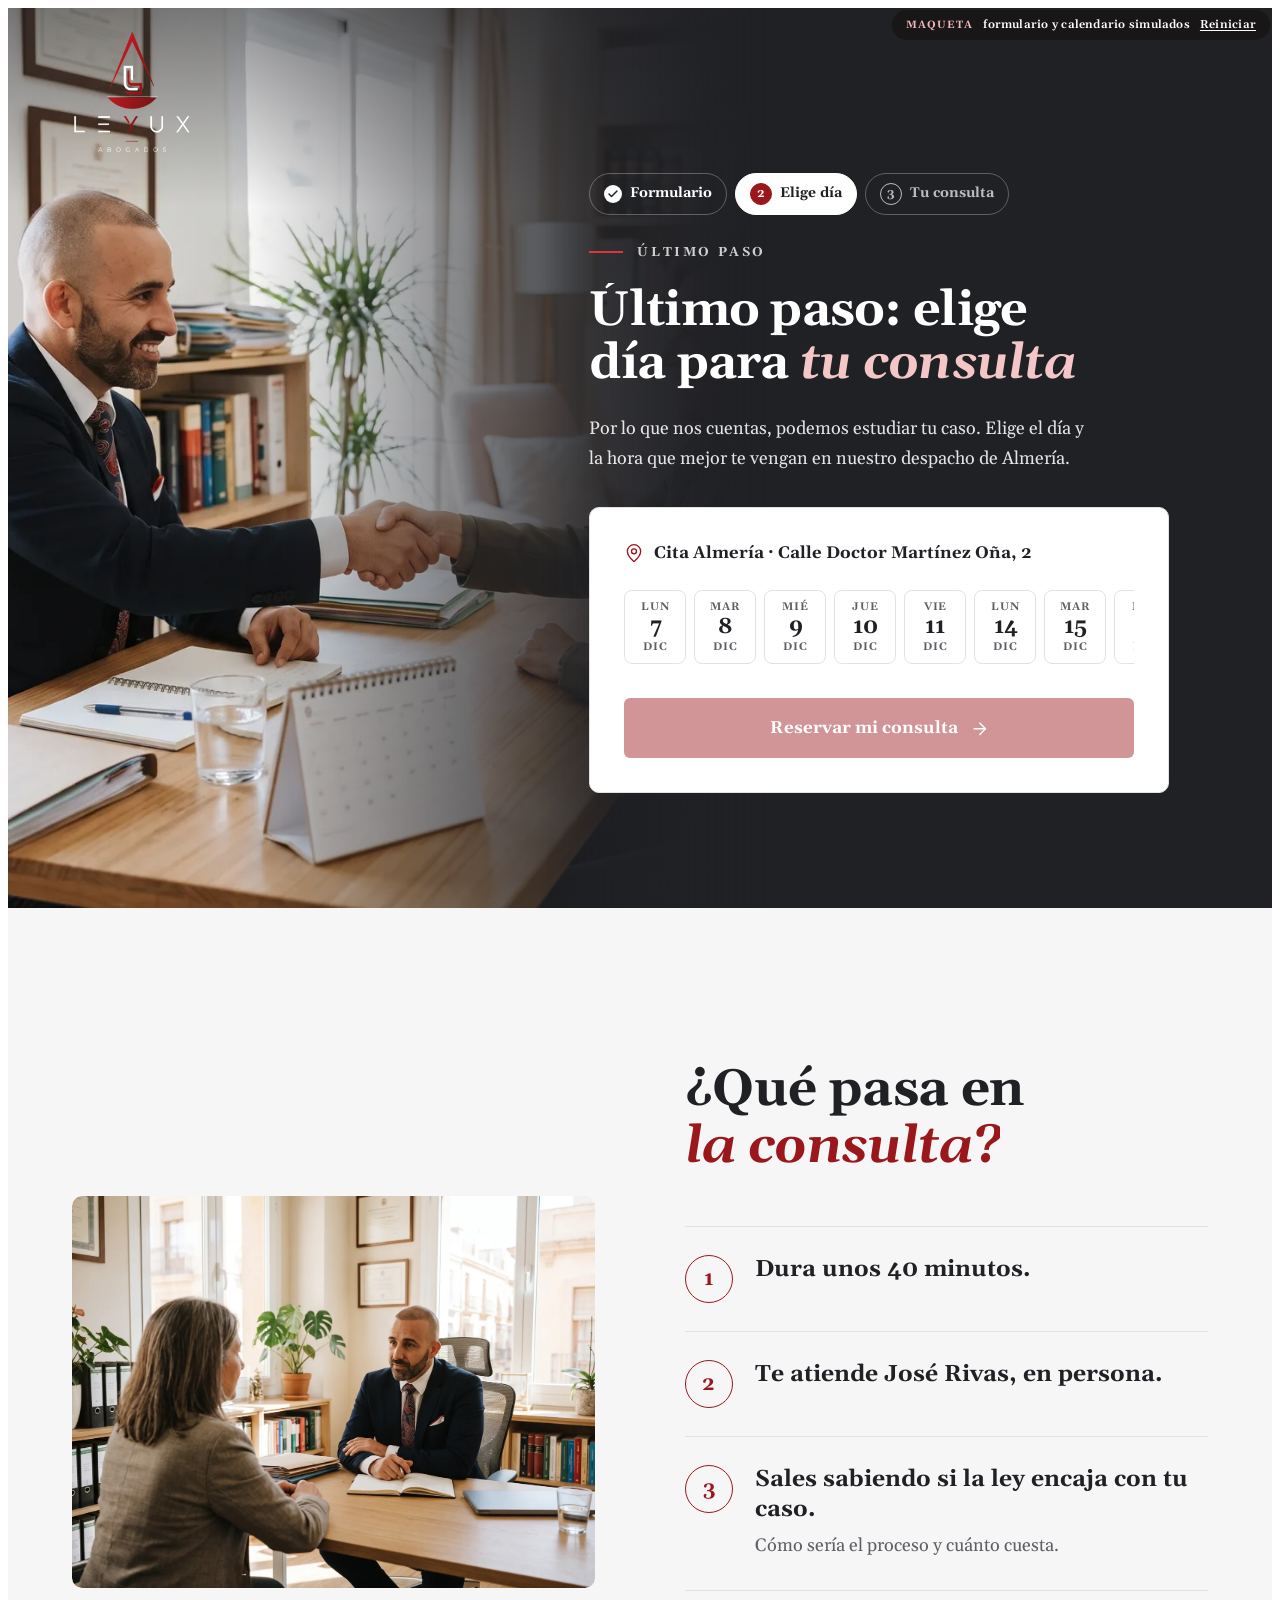
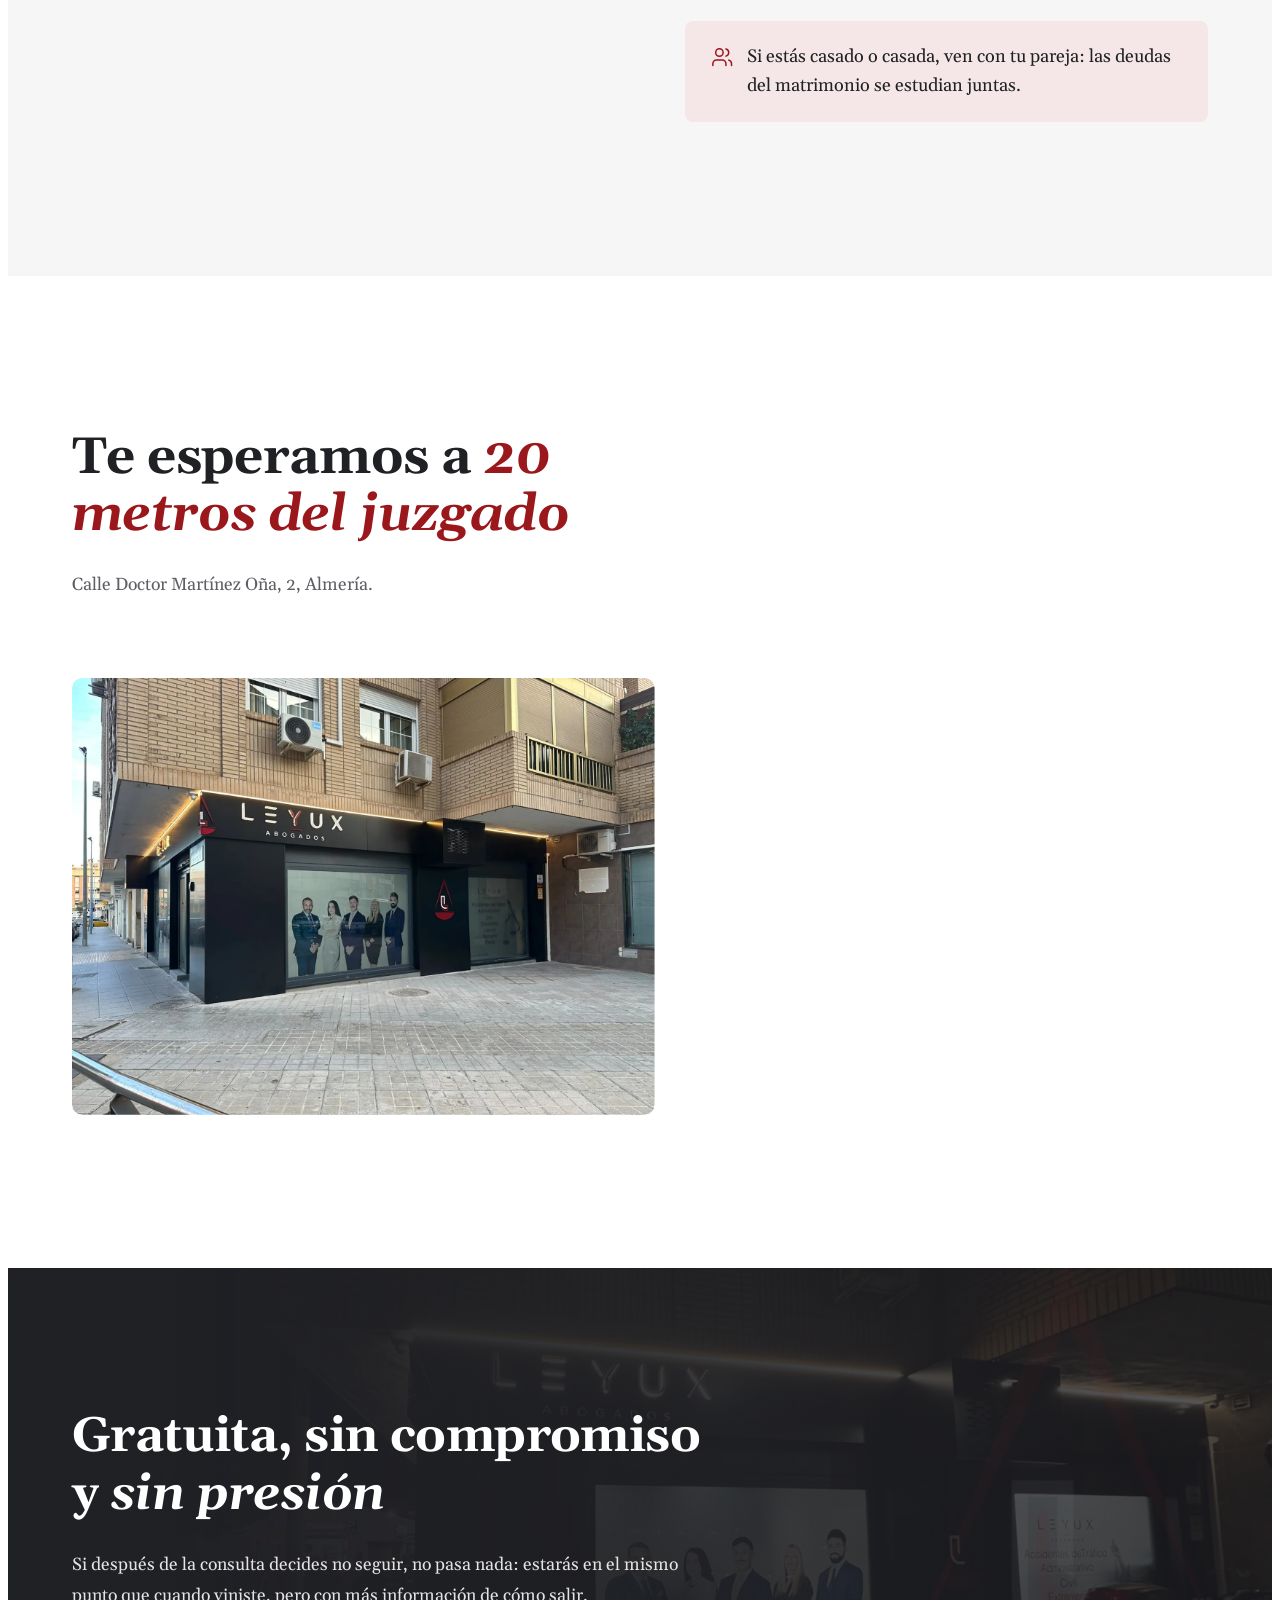
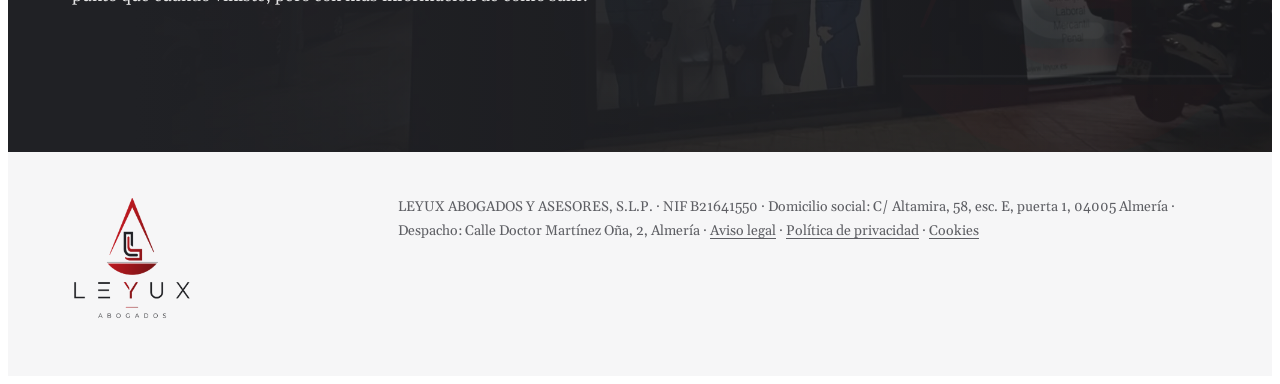
==== cita.html @ 2e95078e "Maqueta de revisión Leyux (embudo Segunda Oportunidad)" ====
<!doctype html>
<html lang="es">
<head>
<meta charset="utf-8">
<meta name="viewport" content="width=device-width, initial-scale=1">
<title>Elige día para tu consulta · Leyux Abogados</title>
<meta name="robots" content="noindex, nofollow">
<link rel="icon" href="img/favicon-180.png">
<link rel="preconnect" href="https://fonts.googleapis.com">
<link rel="preconnect" href="https://fonts.gstatic.com" crossorigin>
<link href="https://fonts.googleapis.com/css2?family=Gelasio:ital,wght@0,400;0,700;1,400;1,700&display=swap" rel="stylesheet">
<link rel="stylesheet" href="css/styles.css?v=1795628124">
</head>
<body>
<div class="lyx" id="lyx" data-sede="Almería">

<!-- ═════════ 1 · HERO CON CALENDARIO ═════════ -->
<section class="pg2">
  <header class="pg2__top"><img class="logo" src="img/logo-negativo.png" alt="Leyux Abogados" width="120" height="124"></header>
  <div class="pg2__media" aria-hidden="true"><img src="img/cita-jose.webp" alt="" fetchpriority="high"><div class="pg2__shade"></div></div>
  <div class="pg2__in">
    <div class="pg2__col">
      <ol class="stepper" data-hero aria-label="Tu progreso"><li class="is-done"><svg viewBox="0 0 24 24" aria-hidden="true"><path d="M20 6 9 17l-5-5" /></svg>Formulario</li><li class="is-now"><span>2</span>Elige día</li><li><span>3</span>Tu consulta</li></ol>
      <p class="eyebrow" data-hero>Último paso</p>
      <h1 data-split data-hero>Último paso: elige día para <em>tu consulta</em></h1>
      <p class="pg2__lead" data-hero>Por lo que nos cuentas, podemos estudiar tu caso. Elige el día y la hora que mejor te vengan en nuestro despacho de Almería.</p>
      <div class="pg2__cal" data-hero>
        <div class="card cal ghl-slot" data-slot="calendario-almeria">
          <p class="cal__eyebrow"><svg viewBox="0 0 24 24" aria-hidden="true"><path d="M20 10c0 4.993-5.539 10.193-7.399 11.799a1 1 0 0 1-1.202 0C9.539 20.193 4 14.993 4 10a8 8 0 0 1 16 0" />
  <circle cx="12" cy="10" r="3" /></svg>Cita Almería · Calle Doctor Martínez Oña, 2</p>
          <!--GHL-SLOT calendario-almeria-->
          <div class="cal__fake" aria-hidden="true"><i></i><i></i><i></i><i></i><i></i><i></i><i></i><i></i><i></i><i></i><i></i><i></i><i></i><i></i></div>
          <span class="btn btn--solid btn--block">Reservar mi consulta <svg viewBox="0 0 24 24" aria-hidden="true"><path d="M5 12h14" />
  <path d="m12 5 7 7-7 7" /></svg></span>
          <!--/GHL-SLOT-->
        </div>
      </div>
    </div>
  </div>
</section>

<!-- ═════════ 2 · QUÉ PASA EN LA CONSULTA ═════════ -->
<section class="section section--soft">
  <div class="wrap pgs">
    <figure class="pgs__fig" data-reveal-img><img src="img/consulta.webp" alt="José Rivas atiende a un cliente en el despacho" loading="lazy"></figure>
    <div class="pgs__txt">
      <h2 data-split class="display">¿Qué pasa en <em>la consulta?</em></h2>
      <ol class="bigsteps" data-stagger>
        <li><span class="n">1</span><div><h4>Dura unos 40 minutos.</h4></div></li>
        <li><span class="n">2</span><div><h4>Te atiende José Rivas, en persona.</h4></div></li>
        <li><span class="n">3</span><div><h4>Sales sabiendo si la ley encaja con tu caso.</h4><p>Cómo sería el proceso y cuánto cuesta.</p></div></li>
      </ol>
      <p class="callout reveal"><svg viewBox="0 0 24 24" aria-hidden="true"><path d="M16 21v-2a4 4 0 0 0-4-4H6a4 4 0 0 0-4 4v2" />
  <circle cx="9" cy="7" r="4" />
  <path d="M22 21v-2a4 4 0 0 0-3-3.87" />
  <path d="M16 3.13a4 4 0 0 1 0 7.75" /></svg><span>Si estás casado o casada, ven con tu pareja: las deudas del matrimonio se estudian juntas.</span></p>
    </div>
  </div>
</section>

<!-- ═════════ 3 · DESPACHO ═════════ -->
<section class="section">
  <div class="wrap">
    <div class="section__head">
      <h2 data-split class="display">Te esperamos a <em>20 metros del juzgado</em></h2>
      <p class="lead reveal">Calle Doctor Martínez Oña, 2, Almería.</p>
    </div>
    <div class="where">
      <figure class="where__fig" data-reveal-img><img src="img/fachada-dia.webp" alt="Fachada del despacho de Leyux Abogados" loading="lazy"></figure>
      <iframe title="Mapa del despacho de Leyux Abogados" src="https://maps.google.com/maps?q=Calle%20Doctor%20Mart%C3%ADnez%20O%C3%B1a%202%2C%20Almer%C3%ADa&output=embed" loading="lazy" allowfullscreen></iframe>
    </div>
  </div>
</section>

<!-- ═════════ 4 · TRANQUILIDAD ═════════ -->
<section class="calm">
  <img class="calm__bg" src="img/fachada-noche.webp" alt="" aria-hidden="true" loading="lazy" data-parallax>
  <img class="calm__mark" src="img/simbolo-negativo.png" alt="" aria-hidden="true">
  <div class="wrap">
    <h2 class="calm__big" data-split>Gratuita, sin compromiso y <em>sin presión</em></h2>
    <p class="lead reveal">Si después de la consulta decides no seguir, no pasa nada: estarás en el mismo punto que cuando viniste, pero con más información de cómo salir.</p>
  </div>
</section>

<footer class="foot">
  <div class="wrap foot__in">
    <img class="logo logo--sm" src="img/logo-principal.png" alt="Leyux Abogados" width="120" height="124">
    <p>LEYUX ABOGADOS Y ASESORES, S.L.P. · NIF B21641550 · Domicilio social: C/ Altamira, 58, esc. E, puerta 1, 04005 Almería · Despacho: Calle Doctor Martínez Oña, 2, Almería · <a href="https://leyux.es/aviso-legal/">Aviso legal</a> · <a href="https://leyux.es/politica-de-privacidad/">Política de privacidad</a> · <a href="https://leyux.es/politica-de-cookies/">Cookies</a></p>
  </div>
</footer>

</div>
<script src="js/main.js?v=1795628124" defer></script>
<script src="js/demo.js?v=1795628124" defer></script>
</body>
</html>
---- css/styles.css ----
/* ═══════════════════════════════════════════════
   Leyux Abogados · Embudo Segunda Oportunidad
   Editorial, serio, aireado. Georgia (Gelasio de respaldo).
   Todo bajo .lyx para convivir con GHL.
   ═══════════════════════════════════════════════ */
.lyx {
  --red: #9A171C; --red-dark: #7A1216; --red-soft: #F5E7E8;
  --ink: #202125; --muted: #5E5F64; --surface: #F6F6F7; --line: #E2E2E5; --white: #fff;
  --font: Georgia, "Gelasio", "Times New Roman", serif;
  --gutter: clamp(22px, 5vw, 64px); --maxw: 1200px; --r: 8px;
  --ease: cubic-bezier(.22, .61, .36, 1);
  font-family: var(--font); font-size: 18px; line-height: 1.7; color: var(--ink); background: var(--white);
  -webkit-font-smoothing: antialiased; -webkit-text-size-adjust: 100%; overflow-x: clip;
}
.lyx *, .lyx *::before, .lyx *::after { box-sizing: border-box; }
.lyx img { display: block; max-width: 100%; height: auto; }
.lyx h1, .lyx h2, .lyx h3, .lyx h4, .lyx p, .lyx ol, .lyx ul, .lyx dl, .lyx dd, .lyx figure, .lyx blockquote { margin: 0; padding: 0; }
.lyx ol, .lyx ul { list-style: none; }
.lyx a { color: inherit; }
.lyx button { font: inherit; color: inherit; cursor: pointer; }
.lyx svg { width: 1em; height: 1em; flex: none; fill: none; stroke: currentColor; stroke-width: 1.6; stroke-linecap: round; stroke-linejoin: round; }
.lyx :focus-visible { outline: 2px solid var(--red); outline-offset: 3px; }
html { scroll-behavior: smooth; }

.lyx .wrap { width: 100%; max-width: calc(var(--maxw) + var(--gutter) * 2); margin-inline: auto; padding-inline: var(--gutter); }
.lyx .wrap--narrow { max-width: calc(820px + var(--gutter) * 2); }
.lyx .center { text-align: center; margin-top: clamp(48px, 6vw, 80px); }

/* ── Tipografía ── */
.lyx .eyebrow { font-size: 13px; font-weight: 700; letter-spacing: .2em; text-transform: uppercase; color: var(--red); margin-bottom: 22px; }
.lyx .display { font-weight: 700; font-size: clamp(2rem, 4vw, 3.4rem); line-height: 1.12; letter-spacing: -.012em; text-wrap: balance; }
.lyx .display em, .lyx h1 em, .lyx .bleed__big em { font-style: italic; color: var(--red); }
.lyx .display--light { color: #fff; }
.lyx .display--light em { color: #fff; }
.lyx .lead { font-size: clamp(1.1rem, 1.35vw, 1.25rem); line-height: 1.75; color: var(--muted); max-width: 60ch; }
.lyx .lead--center { margin: 26px auto 0; text-align: center; }
.lyx .lead--light { color: rgba(255, 255, 255, .88); margin-top: 26px; }
.lyx .kicker { font-size: 13px; font-weight: 700; letter-spacing: .2em; text-transform: uppercase; color: var(--red); margin-bottom: 36px; }

/* ── Botones (esquinas de 6 px, como el manual) ── */
.lyx .btn { display: inline-flex; align-items: center; justify-content: center; gap: 12px; min-height: 60px; padding: 0 34px; border-radius: 6px; font-weight: 700; font-size: 17px; text-decoration: none; text-align: center; line-height: 1.25; border: 1.5px solid transparent; transition: background .25s var(--ease), color .25s var(--ease), border-color .25s var(--ease); }
.lyx .btn svg { width: 1.15em; height: 1.15em; transition: transform .25s var(--ease); }
.lyx .btn--solid { background: var(--red); color: #fff; }
.lyx .btn--solid:hover { background: var(--red-dark); }
.lyx .btn--line { background: #fff; color: var(--red); border-color: var(--red); }
.lyx .btn--line:hover { background: var(--red-soft); }
.lyx .btn:hover svg { transform: translateX(4px); }
.lyx .btn--block { width: 100%; }
.lyx span.btn { cursor: default; }

/* ── Secciones ── */
.lyx .section { padding: clamp(88px, 12vw, 170px) 0; }
.lyx .section--soft { background: var(--surface); }
.lyx .section__head { max-width: 860px; margin-bottom: clamp(44px, 6vw, 84px); }
.lyx .section__head--center { margin-inline: auto; text-align: center; }
.lyx .section__head .lead { margin-top: 26px; }

/* ── HERO (imagen/vídeo a sangre, sin recortes) ── */
.lyx .hero { position: relative; isolation: isolate; background: var(--ink); color: #fff; overflow: hidden; }
.lyx .hero__media { position: relative; height: min(76vw, 440px); }
.lyx .hero__vid, .lyx .hero__img { position: absolute; inset: 0; width: 100%; height: 100%; object-fit: cover; object-position: 38% 50%; }
.lyx .hero__img { transform: scale(1.06); transition: transform 2.8s var(--ease); }
.is-loaded .hero__img { transform: none; }
.lyx .hero__vid { opacity: 0; transition: opacity 1.2s var(--ease); }
.lyx .hero__vid.is-on { opacity: 1; }
.lyx .hero__shade { position: absolute; inset: 0; background: linear-gradient(180deg, rgba(32,33,37,.55) 0%, rgba(32,33,37,0) 28%, rgba(32,33,37,0) 52%, var(--ink) 100%); }
.lyx .hero__top { position: absolute; top: 0; left: 0; right: 0; z-index: 3; padding-top: clamp(22px, 2.6vw, 36px); }
.lyx .logo { width: 104px; height: auto; }
.lyx .logo--sm { width: 120px; }
.lyx .hero__grid { position: relative; z-index: 2; display: grid; gap: 26px; padding-top: 0; padding-bottom: clamp(48px, 7vw, 80px); margin-top: -64px; }
.lyx .hero .eyebrow { color: rgba(255,255,255,.78); }
.lyx .hero .eyebrow::before { content: ""; display: inline-block; width: 34px; height: 2px; background: #D9373D; vertical-align: middle; margin-right: 14px; }
.lyx .hero h1 { font-weight: 700; font-size: clamp(2.3rem, 4.4vw, 3.8rem); line-height: 1.08; letter-spacing: -.02em; max-width: 16ch; text-wrap: balance; color: #fff; }
.lyx .hero h1 em { color: #F4C6C8; }
.lyx .hero__lead { margin-top: 24px; font-size: clamp(1.1rem, 1.4vw, 1.25rem); line-height: 1.7; color: rgba(255,255,255,.88); max-width: 42ch; }
.lyx .chips { display: flex; flex-wrap: wrap; gap: 10px; margin-top: 4px; }
.lyx .chips li { display: inline-flex; align-items: center; gap: 9px; border: 1px solid rgba(255,255,255,.3); background: rgba(32,33,37,.55); backdrop-filter: blur(6px); -webkit-backdrop-filter: blur(6px); color: #fff; font-weight: 700; font-size: 14.5px; padding: 10px 16px; border-radius: 6px; }
.lyx .chips svg { color: #F4C6C8; }

/* Tarjeta de formulario (marcador de GHL) */
.lyx .card { background: #fff; border: 1px solid var(--line); border-radius: 10px; padding: clamp(24px, 2.6vw, 34px); max-width: 520px; }
.lyx .card__title { font-weight: 700; font-size: 1.2rem; line-height: 1.3; }
.lyx .card__sub { font-size: .95rem; color: var(--muted); margin-top: 4px; }
.lyx .card__q { font-size: 13px; font-weight: 700; letter-spacing: .08em; text-transform: uppercase; color: var(--red); margin: 18px 0 14px; }
.lyx .progress { height: 4px; background: var(--line); border-radius: 4px; margin-top: 18px; overflow: hidden; }
.lyx .progress i { display: block; width: 14.3%; height: 100%; background: var(--red); border-radius: 4px; }
.lyx .card__fake { display: grid; gap: 10px; margin-bottom: 20px; }
.lyx .card__fake span { height: 52px; border: 1px solid var(--line); border-radius: 8px; background: var(--surface); }
.lyx .card__note { margin-top: 16px; font-size: 14px; line-height: 1.5; color: var(--muted); text-align: center; }
.lyx .final .card__title { margin-bottom: 22px; }

/* ── ¿Te pasa esto? ── */
.lyx .pains { display: grid; gap: 18px; }
.lyx .pain { background: #fff; border: 1px solid var(--line); border-radius: 10px; padding: clamp(28px, 3vw, 44px); display: grid; gap: 22px; align-content: start; }
.lyx .pain .ic { width: 60px; height: 60px; font-size: 28px; }
.lyx .pain p { font-size: clamp(1.15rem, 1.6vw, 1.4rem); line-height: 1.45; font-weight: 700; }
.lyx .pains__close { max-width: 62ch; margin: clamp(44px, 5vw, 72px) auto 0; text-align: center; font-size: clamp(1.2rem, 1.8vw, 1.5rem); line-height: 1.6; }
.lyx .pains__close b { font-weight: 700; }

/* ── Imagen a sangre ── */
.lyx .bleed, .lyx .final { position: relative; isolation: isolate; color: #fff; overflow: hidden; }
.lyx .bleed { min-height: min(88svh, 800px); display: flex; align-items: flex-end; padding: clamp(72px, 10vw, 130px) 0; background: var(--ink); }
.lyx .bleed__img { position: absolute; inset: -6% 0; width: 100%; height: 112%; object-fit: cover; z-index: -2; will-change: transform; }
.lyx .bleed__shade { position: absolute; inset: 0; z-index: -1; background: linear-gradient(0deg, rgba(32, 33, 37, .86) 0%, rgba(32, 33, 37, .5) 55%, rgba(32, 33, 37, .2) 100%); }
.lyx .bleed__big { font-weight: 700; font-size: clamp(1.8rem, 3.6vw, 3.1rem); line-height: 1.2; letter-spacing: -.012em; max-width: 24ch; text-wrap: balance; }
.lyx .bleed__big em { color: #fff; font-style: italic; }
.lyx .bleed__small { margin-top: 26px; max-width: 52ch; font-size: clamp(1.1rem, 1.3vw, 1.25rem); color: rgba(255, 255, 255, .9); }

/* ── Solución ── */
.lyx .split { display: grid; gap: 52px; align-items: center; }
.lyx .split__fig { border-radius: 10px; overflow: hidden; aspect-ratio: 4 / 5; background: #E9EBEE; position: relative; }
.lyx .split__fig img { width: 100%; height: 100%; object-fit: cover; object-position: 50% 12%; }
.lyx .split__fig figcaption { position: absolute; left: 0; right: 0; bottom: 0; padding: 60px 26px 22px; color: #fff; background: linear-gradient(0deg, rgba(32, 33, 37, .82), rgba(32, 33, 37, 0)); font-size: .98rem; line-height: 1.4; }
.lyx .split__fig figcaption b { display: block; font-size: 1.2rem; }
.lyx .reasons { display: grid; gap: 0; border-top: 1px solid var(--line); margin-top: clamp(64px, 8vw, 110px); }
.lyx .reasons li { display: grid; gap: 14px; padding: 36px 0; border-bottom: 1px solid var(--line); align-content: start; }
.lyx .ic { width: 52px; height: 52px; border-radius: 50%; background: var(--red-soft); color: var(--red); display: grid; place-items: center; font-size: 24px; }
.lyx .reasons h4, .lyx .steps h4 { font-weight: 700; font-size: clamp(1.25rem, 1.8vw, 1.5rem); line-height: 1.3; }
.lyx .reasons p, .lyx .steps p { color: var(--muted); font-size: 1.02rem; line-height: 1.7; }

/* Casos reales */
.lyx .cases { background: var(--ink); color: #fff; padding: clamp(72px, 9vw, 130px) 0; }
.lyx .cases .eyebrow { color: rgba(255, 255, 255, .7); }
.lyx .cases__grid { display: grid; gap: 0; margin-top: clamp(36px, 5vw, 64px); border-top: 1px solid rgba(255, 255, 255, .22); }
.lyx .cases__grid > div { padding: 34px 0; border-bottom: 1px solid rgba(255, 255, 255, .22); }
.lyx .cases__n { font-weight: 700; font-size: clamp(2.3rem, 5vw, 4rem); line-height: 1; letter-spacing: -.02em; white-space: nowrap; }
.lyx .cases__t { margin-top: 14px; color: rgba(255, 255, 255, .86); font-size: 1.05rem; line-height: 1.6; max-width: 30ch; }
.lyx .cases__note { margin-top: 34px; font-size: .95rem; color: rgba(255, 255, 255, .7); font-style: italic; max-width: 70ch; }

/* ── Proceso: línea de tiempo que se llena al bajar ── */
.lyx .tl { position: relative; max-width: 1100px; margin-inline: auto; display: grid; gap: clamp(56px, 8vw, 110px); padding-left: 56px; }
.lyx .tl__line { position: absolute; left: 21px; top: 8px; bottom: 8px; width: 2px; background: var(--line); border-radius: 2px; }
.lyx .tl__fill { position: absolute; left: 0; top: 0; width: 100%; height: var(--tlp, 0%); background: var(--red); border-radius: 2px; }
.lyx .tl__i { position: relative; display: grid; gap: 22px; }
.lyx .tl__dot { position: absolute; left: -56px; top: 0; width: 44px; height: 44px; border-radius: 50%; background: #fff; border: 2px solid var(--line); color: var(--muted); display: grid; place-items: center; font-weight: 700; font-size: 1.15rem; z-index: 2; transition: background .5s var(--ease), border-color .5s var(--ease), color .5s var(--ease), transform .5s var(--ease); }
.lyx .tl__i.is-on .tl__dot { background: var(--red); border-color: var(--red); color: #fff; transform: scale(1.1); }
.lyx .tl__fig { border-radius: 10px; overflow: hidden; aspect-ratio: 4 / 3; background: var(--surface); }
.lyx .tl__fig img { width: 100%; height: 100%; object-fit: cover; }
.js .lyx .tl__fig img { transform: scale(1.12); opacity: 0; transition: transform 1.8s var(--ease), opacity 1s var(--ease); }
.js .lyx .tl__i.is-on .tl__fig img { transform: scale(1); opacity: 1; }
.js .lyx .tl__txt { opacity: .35; transform: translateY(14px); transition: opacity .9s var(--ease) .15s, transform .9s var(--ease) .15s; }
.js .lyx .tl__i.is-on .tl__txt { opacity: 1; transform: none; }
.lyx .tl__k { font-size: 13px; font-weight: 700; letter-spacing: .2em; text-transform: uppercase; color: var(--red); margin-bottom: 8px; }
.lyx .tl__txt h4 { font-weight: 700; font-size: clamp(1.4rem, 2.4vw, 2rem); line-height: 1.25; }
.lyx .tl__txt p:last-child { color: var(--muted); font-size: 1.1rem; line-height: 1.7; margin-top: 8px; }

/* ── Precio ── */
.lyx .price { display: grid; gap: 18px; max-width: 1100px; margin-inline: auto; }
.lyx .price__main { background: var(--red-dark); color: #fff; border-radius: 10px; padding: clamp(32px, 4vw, 56px); display: grid; gap: 10px; align-content: center; }
.lyx .price__main dt { font-size: 13px; font-weight: 700; letter-spacing: .2em; text-transform: uppercase; color: rgba(255, 255, 255, .8); }
.lyx .price__main .v { font-weight: 700; font-size: clamp(2.6rem, 6vw, 4.6rem); line-height: 1.05; letter-spacing: -.02em; }
.lyx .price__main .v small { font-size: .42em; font-weight: 400; letter-spacing: 0; }
.lyx .price__main .cap { color: rgba(255, 255, 255, .88); font-size: 1.05rem; line-height: 1.6; max-width: 38ch; }
.lyx .price__list { display: grid; gap: 0; border-top: 1px solid var(--ink); align-content: start; }
.lyx .price__list > div { padding: 26px 0; border-bottom: 1px solid var(--line); display: grid; gap: 4px; }
.lyx .price__list dt { font-weight: 700; font-size: 13px; letter-spacing: .18em; text-transform: uppercase; color: var(--muted); }
.lyx .price__list .v { font-weight: 700; font-size: clamp(1.5rem, 2.6vw, 2rem); line-height: 1.2; }
.lyx .price__list .cap { color: var(--muted); font-size: 1rem; line-height: 1.6; }
.lyx .price__note { max-width: 1100px; margin: 36px auto 0; font-size: 1.02rem; color: var(--muted); }

/* ── Equipo y despacho ── */
.lyx .team { display: grid; gap: 22px; }
.lyx .person { background: var(--surface); border-radius: 10px; overflow: hidden; display: grid; }
.lyx .person__ph { aspect-ratio: 4 / 5; background: var(--red-soft); overflow: hidden; }
.lyx .person__ph img { width: 100%; height: 100%; object-fit: cover; object-position: 50% 14%; mix-blend-mode: multiply; }
.lyx .person__ph--grey img { mix-blend-mode: normal; }
.lyx .person__txt { padding: 24px 26px 30px; background: #fff; border: 1px solid var(--line); border-top: 0; border-radius: 0 0 10px 10px; }
.lyx .person h3 { font-weight: 700; font-size: 1.5rem; line-height: 1.2; }
.lyx .person p { color: var(--muted); font-size: 1rem; line-height: 1.6; margin-top: 6px; }
.lyx .office { display: grid; gap: 28px; margin-top: clamp(56px, 7vw, 96px); align-items: stretch; }
.lyx .office__fig { border-radius: 10px; overflow: hidden; aspect-ratio: 4 / 3; background: var(--ink); }
.lyx .office__fig img { width: 100%; height: 100%; object-fit: cover; }
.lyx .office__body { display: grid; gap: 22px; align-content: start; }
.lyx .office h3 { font-weight: 700; font-size: clamp(1.5rem, 2.4vw, 2rem); line-height: 1.2; }
.lyx .office__where a { display: inline-flex; align-items: center; gap: 10px; font-weight: 700; font-size: 1.2rem; text-decoration: none; }
.lyx .office__where a svg { color: var(--red); }
.lyx .office__where p { color: var(--muted); margin-top: 6px; }
.lyx .office iframe { width: 100%; height: 280px; border: 0; border-radius: 10px; filter: grayscale(.25); }

/* ── FAQ ── */
.lyx .faq details { border-bottom: 1px solid var(--line); }
.lyx .faq details:first-child { border-top: 1px solid var(--line); }
.lyx .faq summary { list-style: none; display: flex; align-items: center; justify-content: space-between; gap: 24px; padding: 28px 0; font-weight: 700; font-size: clamp(1.15rem, 1.6vw, 1.4rem); line-height: 1.35; cursor: pointer; }
.lyx .faq summary::-webkit-details-marker { display: none; }
.lyx .faq .pm { flex: none; width: 44px; height: 44px; border-radius: 50%; border: 1px solid var(--line); display: grid; place-items: center; background: #fff; color: var(--red); font-size: 20px; transition: transform .35s var(--ease), background .25s, color .25s; }
.lyx .faq details[open] .pm { transform: rotate(45deg); background: var(--red); color: #fff; border-color: var(--red); }
.lyx .faq details p { padding: 0 64px 30px 0; color: var(--muted); line-height: 1.75; max-width: 64ch; }

/* ── Cierre con formulario ── */
.lyx .final { background: var(--ink); padding: clamp(80px, 11vw, 150px) 0; }
.lyx .final__mark { position: absolute; z-index: -1; right: -2%; bottom: -8%; width: clamp(300px, 36vw, 520px); opacity: .07; pointer-events: none; }
.lyx .final__grid { display: grid; gap: 44px; align-items: center; }
.lyx .final .display { max-width: 16ch; }
.lyx .final .lead { max-width: 44ch; }
.lyx .final__form .card { width: 100%; max-width: 520px; color: var(--ink); }

/* ── Pie ── */
.lyx .foot { background: var(--surface); padding: 44px 0 120px; }
.lyx .foot__in { display: flex; flex-direction: column; gap: 20px; align-items: flex-start; }
.lyx .foot p { font-size: 14px; line-height: 1.7; color: var(--muted); max-width: 90ch; }
.lyx .foot a { text-decoration: underline; text-underline-offset: 3px; }
.lyx .foot a:hover { color: var(--red); }

/* ── CTA fijo móvil ── */
.lyx .sticky-cta { position: fixed; left: 14px; right: 14px; bottom: 14px; z-index: 40; display: flex; align-items: center; justify-content: center; gap: 10px; min-height: 60px; border-radius: 6px; background: var(--red); color: #fff; font-weight: 700; font-size: 17px; text-decoration: none; transform: translateY(140%); transition: transform .45s var(--ease), background .25s; box-shadow: 0 8px 30px rgba(0, 0, 0, .18); }
.lyx .sticky-cta.is-on { transform: none; }
.lyx .sticky-cta:hover { background: var(--red-dark); }

/* ── Animaciones ── */
.js .lyx .reveal { opacity: 0; transform: translateY(24px); transition: opacity 1s var(--ease), transform 1s var(--ease); }
.js .lyx .reveal.is-in { opacity: 1; transform: none; }
.js .lyx [data-split]:not(.is-split) { visibility: hidden; }
.lyx [data-split] .w { display: inline-block; overflow: hidden; vertical-align: top; padding: .04em .02em .22em; margin: -.04em -.02em -.22em; }
.lyx [data-split] .w > span { display: inline-block; transform: translateY(105%); transition: transform .95s var(--ease); transition-delay: calc(var(--i, 0) * 45ms); }
.lyx [data-split].is-in .w > span, .is-loaded .hero [data-split] .w > span, .is-loaded .cover [data-split] .w > span { transform: none; }
.js .lyx [data-stagger] > * { opacity: 0; }
.js .lyx [data-stagger].is-in > * { opacity: 1; animation: rise .9s var(--ease) backwards; animation-delay: calc(var(--i, 0) * 110ms); }
@keyframes rise { from { opacity: 0; transform: translateY(24px); } to { opacity: 1; transform: none; } }
.js .lyx [data-reveal-img] { clip-path: inset(6% 5% 6% 5% round 10px); opacity: 0; transition: clip-path 1.4s var(--ease), opacity 1s var(--ease); }
.js .lyx [data-reveal-img].is-in { clip-path: inset(0 round 10px); opacity: 1; }
.js .lyx [data-hero] { opacity: 0; transform: translateY(22px); transition: opacity 1s var(--ease), transform 1s var(--ease); }
.js .is-loaded [data-hero] { opacity: 1; transform: none; }
.is-loaded [data-hero]:nth-child(1) { transition-delay: .1s; } .is-loaded [data-hero]:nth-child(3) { transition-delay: .35s; } .is-loaded [data-hero]:nth-child(4) { transition-delay: .5s; }
.is-loaded .hero__form[data-hero] { transition-delay: .7s; }

@media (prefers-reduced-motion: reduce) {
  html { scroll-behavior: auto; }
  .js .lyx .reveal, .js .lyx [data-hero], .js .lyx [data-stagger] > *, .js .lyx [data-reveal-img] { opacity: 1; transform: none; clip-path: none; animation: none; transition: none; }
  .js .lyx [data-split]:not(.is-split) { visibility: visible; }
  .lyx [data-split] .w > span { transform: none; transition: none; }
  .lyx .hero__img { transform: none; transition: none; }
  .lyx .hero__vid { display: none; }
}

/* ── Escritorio ── */
@media (min-width: 900px) {
  .lyx .hero { min-height: 100svh; display: flex; flex-direction: column; justify-content: center; }
  .lyx .hero__media { position: absolute; inset: 0 0 auto auto; width: 80%; height: 100%; }
  .lyx .hero__vid, .lyx .hero__img { object-position: 36% 50%; }
  .lyx .hero__shade { background: linear-gradient(90deg, var(--ink) 0%, rgba(32,33,37,.9) 16%, rgba(32,33,37,.35) 36%, rgba(32,33,37,0) 52%), linear-gradient(0deg, rgba(32,33,37,.55) 0%, rgba(32,33,37,0) 30%), linear-gradient(180deg, rgba(32,33,37,.5) 0%, rgba(32,33,37,0) 22%); }
  .lyx .hero__grid { grid-template-columns: 540px minmax(0, 1fr); grid-template-areas: "copy ." "form seals"; align-items: start; column-gap: 0; row-gap: 30px; margin-top: 0; padding-top: clamp(140px, 16vh, 170px); padding-bottom: clamp(36px, 5vh, 64px); }
  .lyx .hero__copy { grid-area: copy; }
  .lyx .hero__form { grid-area: form; }
  .lyx .hero .card { max-width: 540px; padding: 24px 28px; }
  .lyx .hero__seals { grid-area: seals; align-self: end; justify-self: end; justify-content: flex-end; margin: 0; }
  .lyx .pains { grid-template-columns: repeat(2, 1fr); gap: 22px; }
  .lyx .bleed { align-items: center; }
  .lyx .bleed__shade { background: linear-gradient(90deg, rgba(32, 33, 37, .88) 0%, rgba(32, 33, 37, .6) 42%, rgba(32, 33, 37, .1) 80%); }
  .lyx .bleed__big { max-width: 18ch; }
  .lyx .bleed__small { max-width: 38ch; }
  .lyx .split { grid-template-columns: minmax(0, 1.05fr) minmax(0, .95fr); gap: clamp(64px, 8vw, 130px); }
  .lyx .reasons { grid-template-columns: repeat(2, 1fr); border-top: 0; gap: clamp(32px, 5vw, 80px); }
  .lyx .reasons li { border-bottom: 0; border-top: 1px solid var(--line); padding: 34px 0 0; }
  .lyx .cases__grid > div { display: grid; grid-template-columns: minmax(0, 1.15fr) minmax(0, 1fr); gap: 10px clamp(28px, 4vw, 64px); align-items: baseline; padding: 30px 0; }
  .lyx .cases__t { margin-top: 0; max-width: 36ch; font-size: 1.15rem; }
  .lyx .tl { padding-left: 0; }
  .lyx .tl__line { left: 50%; margin-left: -1px; }
  .lyx .tl__i { grid-template-columns: 1fr 1fr; gap: 0 clamp(72px, 9vw, 140px); align-items: center; }
  .lyx .tl__dot { left: 50%; margin-left: -22px; top: 50%; margin-top: -22px; }
  .lyx .tl__i:nth-child(odd) .tl__fig { order: 2; }
  .lyx .tl__i:nth-child(odd) .tl__txt { order: 1; text-align: right; }
  .lyx .price { grid-template-columns: 1fr 1fr; gap: clamp(32px, 4vw, 64px); align-items: stretch; }
  .lyx .team { grid-template-columns: repeat(3, 1fr); gap: 28px; }
  .lyx .office { grid-template-columns: 1.1fr .9fr; gap: clamp(40px, 5vw, 80px); }
  .lyx .final__grid { grid-template-columns: 1fr 1fr; gap: clamp(48px, 7vw, 120px); }
  .lyx .foot { padding-bottom: 56px; }
  .lyx .foot__in { flex-direction: row; align-items: flex-start; justify-content: space-between; gap: 48px; }
  .lyx .sticky-cta { display: none; }
}
@media (max-width: 899px) {
  .lyx .card { max-width: none; }
  .lyx .bleed { min-height: 78svh; }
  .lyx .faq details p { padding-right: 0; }
  .lyx .logo { width: 128px; }
}


/* ═══════════════ Agendar · confirmación · no calificado ═══════════════ */

/* Agendar: foto a sangre + calendario */
.lyx .pg2 { position: relative; background: #fff; display: grid; }
.lyx .pg2__top { position: absolute; z-index: 3; top: 0; left: 0; right: 0; padding: 22px var(--gutter) 0; }
.lyx .pg2__top .logo { background: #fff; padding: 8px 10px; border-radius: 6px; width: 120px; box-sizing: content-box; }
.lyx .pg2__media { position: relative; height: 62svh; min-height: 380px; overflow: hidden; order: -1; background: #E9EBEE; }
.lyx .pg2__media img { width: 100%; height: 100%; object-fit: cover; object-position: 50% 8%; }
.lyx .pg2__cap { position: absolute; left: 0; right: 0; bottom: 0; padding: 70px var(--gutter) 22px; color: #fff; background: linear-gradient(0deg, rgba(32, 33, 37, .8), rgba(32, 33, 37, 0)); line-height: 1.4; }
.lyx .pg2__cap b { display: block; font-size: 1.25rem; }
.lyx .pg2__in { position: relative; z-index: 2; padding: clamp(40px, 6vw, 64px) var(--gutter) clamp(56px, 8vw, 100px); }
.lyx .pg2 h1 { font-weight: 700; font-size: clamp(2.1rem, 8vw, 2.9rem); line-height: 1.1; letter-spacing: -.015em; text-wrap: balance; }
.lyx .pg2__lead { margin-top: 22px; font-size: 1.12rem; line-height: 1.7; color: var(--muted); max-width: 46ch; }
.lyx .pg2__cal { margin-top: 32px; }
.lyx .cal { max-width: 580px; padding: clamp(22px, 3vw, 34px); }
.lyx .cal__eyebrow { display: flex; gap: 10px; align-items: center; font-weight: 700; font-size: 1.05rem; line-height: 1.35; margin-bottom: 22px; }
.lyx .cal__eyebrow svg { color: var(--red); font-size: 1.25rem; }
.lyx .cal__fake { display: grid; grid-template-columns: repeat(7, 1fr); gap: 8px; margin-bottom: 22px; }
.lyx .cal__fake i { aspect-ratio: 1; border-radius: 6px; background: var(--surface); border: 1px solid var(--line); }
.lyx .cal__fake i:nth-child(3n) { background: var(--red-soft); border-color: transparent; }
.lyx .cal__micro { font-size: .95rem; color: var(--muted); margin: 0 0 18px; line-height: 1.5; }

/* Pasos grandes */
.lyx .bigsteps { margin-top: clamp(30px, 4vw, 50px); border-top: 1px solid var(--line); }
.lyx .bigsteps li { display: grid; grid-template-columns: 56px 1fr; gap: 8px 14px; padding: 28px 0; border-bottom: 1px solid var(--line); }
.lyx .bigsteps .n { width: 48px; height: 48px; border-radius: 50%; border: 1.5px solid var(--red); color: var(--red); display: grid; place-items: center; font-weight: 700; font-size: 1.25rem; }
.lyx .bigsteps h4 { font-weight: 700; font-size: clamp(1.2rem, 1.8vw, 1.45rem); line-height: 1.3; }
.lyx .bigsteps p { color: var(--muted); margin-top: 6px; line-height: 1.7; }
.lyx .callout { margin-top: 30px; padding: 22px 26px; background: var(--red-soft); border-radius: 8px; display: flex; gap: 14px; align-items: flex-start; line-height: 1.6; }
.lyx .callout svg { color: var(--red); font-size: 1.4rem; margin-top: 3px; }

/* Banda de tranquilidad */
.lyx .calm { position: relative; isolation: isolate; overflow: hidden; background: var(--ink); color: #fff; padding: clamp(80px, 11vw, 150px) 0; }
.lyx .calm__mark { position: absolute; z-index: -1; right: 2%; top: 50%; transform: translateY(-50%); width: clamp(220px, 28vw, 420px); opacity: .08; }
.lyx .calm__big { font-weight: 700; font-size: clamp(1.9rem, 3.8vw, 3.2rem); line-height: 1.18; letter-spacing: -.012em; max-width: 22ch; text-wrap: balance; }
.lyx .calm p.lead { margin-top: 26px; color: rgba(255, 255, 255, .88); max-width: 56ch; }

/* Confirmación */
.lyx .ok { position: relative; background: #fff; display: grid; overflow: hidden; }
.lyx .ok__top { position: relative; z-index: 3; padding: 22px var(--gutter) 0; }
.lyx .ok__in { padding: 28px var(--gutter) 24px; position: relative; z-index: 2; }
.lyx .ok h1 { font-weight: 700; font-size: clamp(2.3rem, 9vw, 3.2rem); line-height: 1.07; letter-spacing: -.02em; text-wrap: balance; }
.lyx .ok__when { display: flex; gap: 14px; align-items: flex-start; margin-top: 28px; padding: 20px 24px; background: var(--red-soft); border-radius: 8px; font-weight: 700; line-height: 1.5; }
.lyx .ok__when svg { color: var(--red); font-size: 1.5rem; margin-top: 3px; }
.lyx .ok__lead { margin-top: 22px; color: var(--muted); font-size: 1.15rem; line-height: 1.7; max-width: 44ch; }
.lyx .ok__cta { margin-top: 30px; display: flex; flex-wrap: wrap; gap: 14px; align-items: center; }
.lyx .ok__photo { position: relative; margin-top: 8px; }
.lyx .ok__photo::before { content: ""; position: absolute; left: 50%; bottom: 0; width: 100%; aspect-ratio: 1; transform: translateX(-50%); background: var(--red-soft); border-radius: 50%; }
.lyx .ok__photo img { position: relative; width: 100%; mix-blend-mode: multiply; }

.lyx .checks { margin-top: 30px; border-top: 1px solid var(--line); }
.lyx .checks li { display: grid; grid-template-columns: 46px 1fr; gap: 16px; align-items: center; padding: 22px 0; border-bottom: 1px solid var(--line); font-size: 1.12rem; line-height: 1.5; }
.lyx .checks svg { width: 46px; height: 46px; padding: 12px; border-radius: 50%; background: var(--red-soft); color: var(--red); stroke-width: 2.2; }
.lyx .small-note { margin-top: 26px; color: var(--muted); }

.lyx .where__info { display: grid; align-content: start; }
.lyx .where__info > div { display: grid; grid-template-columns: 44px 1fr; gap: 2px 16px; padding: 22px 0; border-bottom: 1px solid var(--line); align-items: start; }
.lyx .where__info > div:first-child { border-top: 1px solid var(--line); }
.lyx .where__info svg { grid-row: 1 / span 2; color: var(--red); font-size: 26px; margin-top: 2px; }
.lyx .where__info dt { font-weight: 700; font-size: 13px; letter-spacing: .18em; text-transform: uppercase; color: var(--muted); }
.lyx .where__info dd { font-weight: 700; font-size: 1.2rem; line-height: 1.4; }
.lyx .where__info dd small { display: block; font-weight: 400; font-size: .92rem; color: var(--muted); margin-top: 4px; }
.lyx .where__info .btn { margin-top: 30px; justify-self: start; }
.lyx .where { display: grid; gap: 36px; }
.lyx .where__fig { border-radius: 10px; overflow: hidden; aspect-ratio: 4 / 3; background: var(--ink); }
.lyx .where__fig img { width: 100%; height: 100%; object-fit: cover; }
.lyx .where iframe { width: 100%; height: 300px; border: 0; border-radius: 10px; filter: grayscale(.25); margin-top: 22px; }

.lyx .change { padding: clamp(72px, 9vw, 130px) 0; text-align: center; }
.lyx .change p { font-size: clamp(1.2rem, 2vw, 1.5rem); line-height: 1.55; font-weight: 700; max-width: 30ch; margin-inline: auto; }
.lyx .change .btn { margin-top: 28px; }
.lyx .small-link { margin-top: 22px; font-size: 1rem; font-weight: 400; color: var(--muted); }
.lyx .small-link a { color: var(--red); text-decoration: underline; text-underline-offset: 3px; font-weight: 700; }

/* No calificado */
.lyx .cover { position: relative; isolation: isolate; background: var(--surface); overflow: hidden; text-align: center; padding: clamp(28px, 4vw, 48px) 0 clamp(72px, 9vw, 130px); }
.lyx .cover__logo { width: 130px; margin: 0 auto clamp(48px, 7vw, 90px); }
.lyx .cover__mark { position: absolute; z-index: -1; left: 50%; top: 50%; transform: translate(-50%, -40%); width: clamp(280px, 40vw, 560px); opacity: .06; }
.lyx .cover__in { max-width: 900px; margin: 0 auto; padding: 0 var(--gutter); }
.lyx .cover h1 { font-weight: 700; font-size: clamp(2rem, 6vw, 3.6rem); line-height: 1.12; letter-spacing: -.015em; text-wrap: balance; }
.lyx .cover__lead { margin: 26px auto 0; max-width: 50ch; font-size: 1.2rem; line-height: 1.7; color: var(--muted); }
.lyx .why .display { max-width: 22ch; }
.lyx .why .lead { margin-top: 26px; }
.lyx .alt { margin-top: 40px; padding: 26px 30px; background: var(--red-soft); border-radius: 8px; }

/* Iframes de GHL (formulario / calendario) */
.lyx .ghl-embed { padding: 0; background: transparent; border: 0; box-shadow: none; max-width: 520px; }
.lyx .ghl-embed iframe { display: block; width: 100%; min-height: 0; border: 0; background: transparent; }
.lyx .cal.ghl-embed { background: #fff; border: 1px solid var(--line); padding: clamp(8px, 1.2vw, 14px); max-width: none; }
.lyx .cal.ghl-embed iframe { min-height: 420px; border-radius: 8px; }

@media (min-width: 900px) {
  .lyx .pg2 { grid-template-columns: minmax(0, .9fr) minmax(0, 1.1fr); min-height: 100svh; }
  .lyx .pg2__top { right: 55%; }
  .lyx .pg2__media { order: 0; height: 100svh; min-height: 640px; position: sticky; top: 0; align-self: start; }
  .lyx .pg2__in { padding: 140px clamp(40px, 6vw, 110px) 90px clamp(40px, 6vw, 100px); display: flex; align-items: center; }
  .lyx .pg2 h1 { font-size: clamp(2.4rem, 3.8vw, 3.6rem); max-width: 15ch; }
  .lyx .split--rev { grid-template-columns: minmax(0, .95fr) minmax(0, 1.05fr); }
  .lyx .ok { grid-template-columns: minmax(0, 1fr) minmax(0, 1fr); min-height: 100svh; align-items: center; }
  .lyx .ok__top { grid-column: 1 / -1; position: absolute; top: 0; left: 0; }
  .lyx .ok__in { padding: 150px clamp(30px, 4vw, 70px) 80px var(--gutter); }
  .lyx .ok h1 { font-size: clamp(2.6rem, 4.4vw, 4.2rem); max-width: 12ch; }
  .lyx .ok__photo { margin: 0; align-self: end; }
  .lyx .where { grid-template-columns: 1.1fr .9fr; gap: clamp(40px, 6vw, 96px); align-items: start; }
}

/* ═══════════════ Rediseño v2: fotos completas, sin recortes ═══════════════ */

/* Equipo: mismo fondo rosado para las tres fotos */
.lyx .person__ph--grey img { mix-blend-mode: multiply; }
.lyx .split__fig--soft { background: var(--red-soft); }
.lyx .split__fig--soft img { mix-blend-mode: multiply; object-position: 50% 8%; }
.lyx .split__fig--soft figcaption { color: #fff; background: linear-gradient(0deg, rgba(32,33,37,.88) 0%, rgba(32,33,37,.55) 60%, rgba(32,33,37,0) 100%); text-shadow: 0 1px 8px rgba(0,0,0,.5); }
.lyx .split__fig--soft figcaption b, .lyx .split__fig--soft figcaption span { color: #fff; }

/* Cierre del formulario con textura */
.lyx .final__bg { position: absolute; inset: -6% 0; width: 100%; height: 112%; object-fit: cover; z-index: -3; opacity: .42; filter: saturate(.8); will-change: transform; }
.lyx .final__glow { position: absolute; inset: 0; z-index: -2; background: radial-gradient(70% 90% at 92% 8%, rgba(154, 23, 28, .55) 0%, rgba(154, 23, 28, 0) 62%), linear-gradient(90deg, var(--ink) 0%, rgba(32, 33, 37, .82) 45%, rgba(32, 33, 37, .5) 100%); }
.lyx .final__mark { opacity: .12; width: clamp(340px, 42vw, 640px); right: -6%; bottom: -14%; }

/* ── Cita (agendar) ── */
.lyx .pg2 { background: var(--ink); color: #fff; display: block; overflow: hidden; isolation: isolate; }
.lyx .pg2__top .logo { background: none; padding: 0; width: 120px; box-sizing: border-box; }
.lyx .pg2__media { position: relative; height: min(70vw, 400px); min-height: 0; order: 0; background: var(--ink); }
.lyx .pg2__media img { object-position: 50% 45%; }
.lyx .pg2__shade { position: absolute; inset: 0; background: linear-gradient(180deg, rgba(32,33,37,.5) 0%, rgba(32,33,37,0) 30%, rgba(32,33,37,0) 50%, var(--ink) 100%); }
.lyx .pg2__in { margin-top: -50px; }
.lyx .pg2 h1 { color: #fff; }
.lyx .pg2 h1 em { color: #F4C6C8; }
.lyx .pg2 .eyebrow { color: rgba(255,255,255,.78); }
.lyx .pg2 .eyebrow::before { content: ""; display: inline-block; width: 34px; height: 2px; background: #D9373D; vertical-align: middle; margin-right: 14px; }
.lyx .pg2__lead { color: rgba(255,255,255,.88); }
.lyx .stepper { display: flex; flex-wrap: wrap; gap: 8px; margin-bottom: 26px; font-size: 14px; font-weight: 700; }
.lyx .stepper li { display: inline-flex; align-items: center; gap: 8px; padding: 8px 14px; border-radius: 999px; border: 1px solid rgba(255,255,255,.28); color: rgba(255,255,255,.7); }
.lyx .stepper li span { display: grid; place-items: center; width: 22px; height: 22px; border-radius: 50%; border: 1px solid currentColor; font-size: 12px; }
.lyx .stepper li svg { width: 18px; height: 18px; padding: 3px; border-radius: 50%; background: #fff; color: var(--ink); stroke-width: 3; }
.lyx .stepper .is-done { color: #fff; }
.lyx .stepper .is-now { background: #fff; color: var(--ink); border-color: #fff; }
.lyx .stepper .is-now span { background: var(--red); border-color: var(--red); color: #fff; }

.lyx .pgs { display: grid; gap: 40px; align-items: center; }
.lyx .pgs__fig { border-radius: 10px; overflow: hidden; aspect-ratio: 4 / 3; background: var(--ink); }
.lyx .pgs__fig img { width: 100%; height: 100%; object-fit: cover; }
.lyx .pgs__txt .display { margin-bottom: 8px; }
.lyx .calm__bg { position: absolute; inset: -6% 0; width: 100%; height: 112%; object-fit: cover; z-index: -2; opacity: .4; will-change: transform; }
.lyx .calm::after { content: ""; position: absolute; inset: 0; z-index: -1; background: linear-gradient(90deg, var(--ink) 10%, rgba(32,33,37,.7) 60%, rgba(32,33,37,.35) 100%); }

/* ── Confirmación ── */
.lyx .ok { background: var(--ink); color: #fff; display: block; isolation: isolate; }
.lyx .ok__media { position: relative; height: min(66vw, 380px); }
.lyx .ok__media img { position: absolute; inset: 0; width: 100%; height: 100%; object-fit: cover; object-position: 38% 50%; }
.lyx .ok__shade { position: absolute; inset: 0; background: linear-gradient(180deg, rgba(32,33,37,.55) 0%, rgba(32,33,37,0) 30%, rgba(32,33,37,0) 50%, var(--ink) 100%); }
.lyx .ok__top { position: absolute; top: 0; left: 0; right: 0; }
.lyx .ok__in { margin-top: -50px; padding-bottom: 56px; }
.lyx .ok h1 { color: #fff; }
.lyx .ok h1 em { color: #F4C6C8; }
.lyx .ok .eyebrow { color: rgba(255,255,255,.78); }
.lyx .ok .eyebrow::before { content: ""; display: inline-block; width: 34px; height: 2px; background: #D9373D; vertical-align: middle; margin-right: 14px; }
.lyx .ok__when { background: rgba(255,255,255,.1); border: 1px solid rgba(255,255,255,.22); color: #fff; backdrop-filter: blur(6px); -webkit-backdrop-filter: blur(6px); }
.lyx .ok__when svg { color: #F4C6C8; }
.lyx .ok__lead { color: rgba(255,255,255,.88); }
.lyx .ok .btn--line { background: transparent; color: #fff; border-color: rgba(255,255,255,.7); }
.lyx .ok .btn--line:hover { background: rgba(255,255,255,.12); }

/* ── No calificado: cálido y cercano ── */
.lyx .cover { background: var(--ink); color: #fff; text-align: left; padding: 0; display: grid; }
.lyx .cover__media { position: relative; height: min(76vw, 420px); }
.lyx .cover__media img { position: absolute; inset: 0; width: 100%; height: 100%; object-fit: cover; object-position: 50% 30%; }
.lyx .cover__shade { position: absolute; inset: 0; background: linear-gradient(180deg, rgba(32,33,37,.5) 0%, rgba(32,33,37,0) 30%, rgba(32,33,37,0) 45%, var(--ink) 100%); }
.lyx .cover__logo { position: absolute; top: clamp(22px, 2.6vw, 36px); left: var(--gutter); margin: 0; width: 120px; }
.lyx .cover__in { max-width: none; margin: -56px 0 0; padding: 0 var(--gutter) clamp(56px, 8vw, 96px); position: relative; }
.lyx .cover h1 { color: #fff; font-size: clamp(2.1rem, 8vw, 3.1rem); max-width: 14ch; }
.lyx .cover h1 em { color: #F4C6C8; }
.lyx .cover .eyebrow { color: rgba(255,255,255,.78); }
.lyx .cover .eyebrow::before { content: ""; display: inline-block; width: 34px; height: 2px; background: #D9373D; vertical-align: middle; margin-right: 14px; }
.lyx .cover__lead { color: rgba(255,255,255,.88); margin: 24px 0 0; }
.lyx .why { border-left: 3px solid var(--red); padding-left: clamp(20px, 3vw, 40px); }
.lyx .why .display { max-width: 20ch; }

@media (min-width: 900px) {
  .lyx .pg2 { display: block; min-height: 100svh; }
  .lyx .pg2__top { right: 0; }
  .lyx .pg2__media { position: absolute; inset: 0 auto 0 0; width: 60%; height: auto; min-height: 0; top: 0; align-self: auto; }
  .lyx .pg2__shade { background: linear-gradient(270deg, var(--ink) 0%, rgba(32,33,37,.85) 22%, rgba(32,33,37,0) 70%), linear-gradient(180deg, rgba(32,33,37,.5) 0%, rgba(32,33,37,0) 22%); }
  .lyx .pg2__in { position: relative; margin: 0 0 0 auto; width: 54%; min-height: 100svh; padding: 130px clamp(40px, 6vw, 100px) 80px 0; display: flex; align-items: center; }
  .lyx .pg2__col { width: 100%; }
  .lyx .pg2 h1 { font-size: clamp(2.4rem, 3.8vw, 3.5rem); max-width: 15ch; }
  .lyx .pgs { grid-template-columns: minmax(0, 1fr) minmax(0, 1fr); gap: clamp(56px, 7vw, 110px); }
  .lyx .ok { display: block; min-height: 100svh; }
  .lyx .ok__media { position: absolute; inset: 0 0 auto auto; width: 80%; height: min(100%, 100svh); }
  .lyx .ok__media img { object-position: 15% 50%; }
  .lyx .ok__shade { background: linear-gradient(90deg, var(--ink) 0%, rgba(32,33,37,.9) 16%, rgba(32,33,37,.35) 36%, rgba(32,33,37,0) 52%), linear-gradient(0deg, var(--ink) 0%, rgba(32,33,37,0) 30%), linear-gradient(180deg, rgba(32,33,37,.5) 0%, rgba(32,33,37,0) 22%); }
  .lyx .ok__in { position: relative; margin: 0; width: min(640px, 52%); min-height: 100svh; padding: 150px 0 80px var(--gutter); display: flex; flex-direction: column; justify-content: center; align-items: flex-start; }
  .lyx .ok h1 { font-size: clamp(2.6rem, 4.4vw, 4.1rem); max-width: 12ch; }
  .lyx .cover { display: block; min-height: min(100svh, 760px); }
  .lyx .cover__media { position: absolute; inset: 0 0 0 auto; width: 68%; height: auto; }
  .lyx .cover__media img { object-position: 40% 30%; }
  .lyx .cover__shade { background: linear-gradient(90deg, var(--ink) 0%, rgba(32,33,37,.82) 20%, rgba(32,33,37,.1) 58%, rgba(32,33,37,0) 70%), linear-gradient(180deg, rgba(32,33,37,.5) 0%, rgba(32,33,37,0) 22%); }
  .lyx .cover__in { margin: 0; min-height: min(100svh, 760px); display: flex; flex-direction: column; justify-content: center; padding: 140px var(--gutter) 90px; max-width: min(720px, 56%); }
  .lyx .cover h1 { font-size: clamp(2.4rem, 4vw, 3.6rem); }
}

@media (min-width: 900px) {
  .lyx .hero__media, .lyx .ok__media, .lyx .cover__media { -webkit-mask-image: linear-gradient(90deg, transparent 0%, #000 30%); mask-image: linear-gradient(90deg, transparent 0%, #000 30%); }
  .lyx .pg2__media { -webkit-mask-image: linear-gradient(270deg, transparent 0%, #000 30%); mask-image: linear-gradient(270deg, transparent 0%, #000 30%); }
  .lyx .hero__top .logo { width: 96px; }
}

.lyx .pg2 .card, .lyx .pg2 .cal { color: var(--ink); }
.lyx .pg2 .cal__micro { color: var(--muted); }

@media (max-width: 899px) {
  .lyx .hero__top .logo, .lyx .pg2__top .logo, .lyx .cover__logo, .lyx .ok__top .logo { width: 70px; }
  .lyx .hero__media { height: min(92vw, 480px); }
  .lyx .hero__vid, .lyx .hero__img { object-position: 30% 50%; }
  .lyx .hero__grid { margin-top: -90px; }
}


/* ═══════════════ MODO MAQUETA ═══════════════
   Estos estilos solo existen en las páginas locales. NO van a GHL (allí van los iframes reales). */
.lyx [hidden] { display: none !important; }
.lyx .alt { text-align: center; }
.lyx .alt .display { margin-inline: auto; }
.lyx .small-link { margin-top: 22px; font-size: 1rem; font-weight: 400; color: var(--muted); letter-spacing: 0; }
.lyx .small-link a { color: var(--red); text-decoration: underline; text-underline-offset: 3px; font-weight: 700; }
.lyx .why .display { max-width: 20ch; }
.lyx .why .lead { margin-top: 28px; }

.demo-badge { position: fixed; z-index: 80; top: 10px; right: 10px; display: flex; gap: 10px; align-items: center; padding: 8px 14px; border-radius: 999px; background: rgba(24, 22, 22, .9); color: #fff; font: 600 11.5px/1.2 Georgia, "Gelasio", serif; letter-spacing: .02em; backdrop-filter: blur(6px); }
.demo-badge b { color: #f3b9bc; text-transform: uppercase; letter-spacing: .1em; font-size: 10.5px; }
.demo-badge a { color: #fff; text-decoration: underline; text-underline-offset: 2px; }
@media (max-width: 899px) { .demo-badge span { display: none; } .demo-badge { top: auto; bottom: 84px; right: 10px; } }

/* Formulario por pasos (simulado) */
.lyx .demo-form { margin-top: 18px; }
.lyx .demo-prog { height: 4px; background: var(--line); border-radius: 4px; overflow: hidden; margin-top: 16px; }
.lyx .demo-prog i { display: block; height: 100%; background: var(--red); border-radius: 4px; transition: width .5s var(--ease); }
.lyx .demo-step { font-size: 13px; font-weight: 700; color: var(--red); margin: 14px 0 12px; }
.lyx .demo-q { font-weight: 800; font-size: 1.12rem; line-height: 1.35; letter-spacing: -.015em; margin-bottom: 16px; }
.lyx .demo-opts { display: grid; gap: 10px; }
.lyx .demo-opt { display: flex; align-items: center; gap: 14px; width: 100%; text-align: left; padding: 15px 18px; background: #fff; border: 1px solid var(--line); border-radius: 8px; font-size: 1rem; line-height: 1.35; transition: border-color .2s, background .2s; }
.lyx .demo-opt::before { content: ""; flex: none; width: 20px; height: 20px; border-radius: 50%; border: 1.5px solid #c9bcbc; transition: all .2s; }
.lyx .demo-opt:hover { border-color: var(--red); }
.lyx .demo-opt.is-on { border-color: var(--red); background: var(--red-soft); font-weight: 700; }
.lyx .demo-opt.is-on::before { border-color: var(--red); background: radial-gradient(var(--red) 0 45%, #fff 48%); }
.lyx .demo-fields { display: grid; gap: 12px; }
.lyx .demo-fields label { display: grid; gap: 6px; font-size: 13px; font-weight: 700; color: var(--muted); }
.lyx .demo-fields input { height: 54px; padding: 0 16px; border: 1px solid var(--line); border-radius: 6px; font: 400 16px var(--font); color: var(--ink); background: #fff; }
.lyx .demo-fields input:focus { outline: none; border-color: var(--red); box-shadow: 0 0 0 3px rgba(154, 23, 28, .14); }
.lyx .demo-err { min-height: 20px; margin-top: 10px; font-size: 13.5px; color: var(--red); font-weight: 600; }
.lyx .demo-nav { display: grid; gap: 10px; margin-top: 8px; }
.lyx .demo-nav .btn[disabled] { opacity: .45; cursor: not-allowed; }
.lyx .demo-back { justify-self: center; background: none; border: 0; color: var(--muted); font-size: 14px; text-decoration: underline; text-underline-offset: 3px; padding: 4px; }

/* Calendario (simulado) */
.lyx .demo-days { display: flex; gap: 8px; overflow-x: auto; padding: 4px 2px 12px; scroll-snap-type: x proximity; scrollbar-width: thin; }
.lyx .demo-day { flex: none; scroll-snap-align: start; display: grid; justify-items: center; gap: 1px; min-width: 62px; padding: 10px 8px; background: #fff; border: 1px solid var(--line); border-radius: 8px; line-height: 1.15; transition: all .2s; }
.lyx .demo-day small { font-size: 11px; font-weight: 700; text-transform: uppercase; letter-spacing: .06em; color: var(--muted); }
.lyx .demo-day b { font-size: 1.35rem; font-weight: 800; letter-spacing: -.03em; }
.lyx .demo-day:hover { border-color: var(--red); }
.lyx .demo-day.is-on { background: var(--red); border-color: var(--red); color: #fff; }
.lyx .demo-day.is-on small { color: rgba(255, 255, 255, .85); }
.lyx .demo-h { font-size: 13px; font-weight: 700; letter-spacing: .08em; text-transform: uppercase; color: var(--muted); margin: 14px 0 10px; }
.lyx .demo-slots { display: grid; grid-template-columns: repeat(4, 1fr); gap: 8px; }
.lyx .demo-slot { padding: 12px 6px; background: #fff; border: 1px solid var(--line); border-radius: 6px; font-weight: 700; font-size: .95rem; transition: all .2s; }
.lyx .demo-slot:hover:not([disabled]) { border-color: var(--red); }
.lyx .demo-slot.is-on { background: var(--red); border-color: var(--red); color: #fff; }
.lyx .demo-slot[disabled] { opacity: .35; text-decoration: line-through; cursor: not-allowed; }
.lyx .demo-qa { margin-top: 20px; display: grid; gap: 18px; }
.lyx .demo-qa p.demo-micro { font-size: .92rem; color: var(--muted); line-height: 1.5; }
.lyx .demo-qa .demo-q { font-size: 1rem; margin-bottom: 10px; }
.lyx .demo-pills { display: flex; flex-wrap: wrap; gap: 8px; }
.lyx .demo-pill { padding: 10px 14px; background: #fff; border: 1px solid var(--line); border-radius: 999px; font-size: .9rem; line-height: 1.25; text-align: left; transition: all .2s; }
.lyx .demo-pill:hover { border-color: var(--red); }
.lyx .demo-pill.is-on { background: var(--red-soft); border-color: var(--red); font-weight: 700; }
.lyx .demo-book { margin-top: 22px; }
.lyx .demo-book[disabled] { opacity: .45; cursor: not-allowed; }
@media (max-width: 899px) { .lyx .demo-slots { grid-template-columns: repeat(3, 1fr); } }

.lyx .demo-hint { margin: -8px 0 14px; font-size: .95rem; color: var(--muted); }
.lyx .demo-check { display: flex !important; grid-template-columns: none; align-items: flex-start; gap: 10px; font-weight: 400 !important; font-size: .92rem !important; line-height: 1.45; }
.lyx .demo-check input { height: auto !important; width: 18px; margin-top: 3px; }
.lyx .demo-opt--multi::before { border-radius: 4px !important; }
.lyx .demo-opt--multi.is-on::before { background: var(--red) !important; }
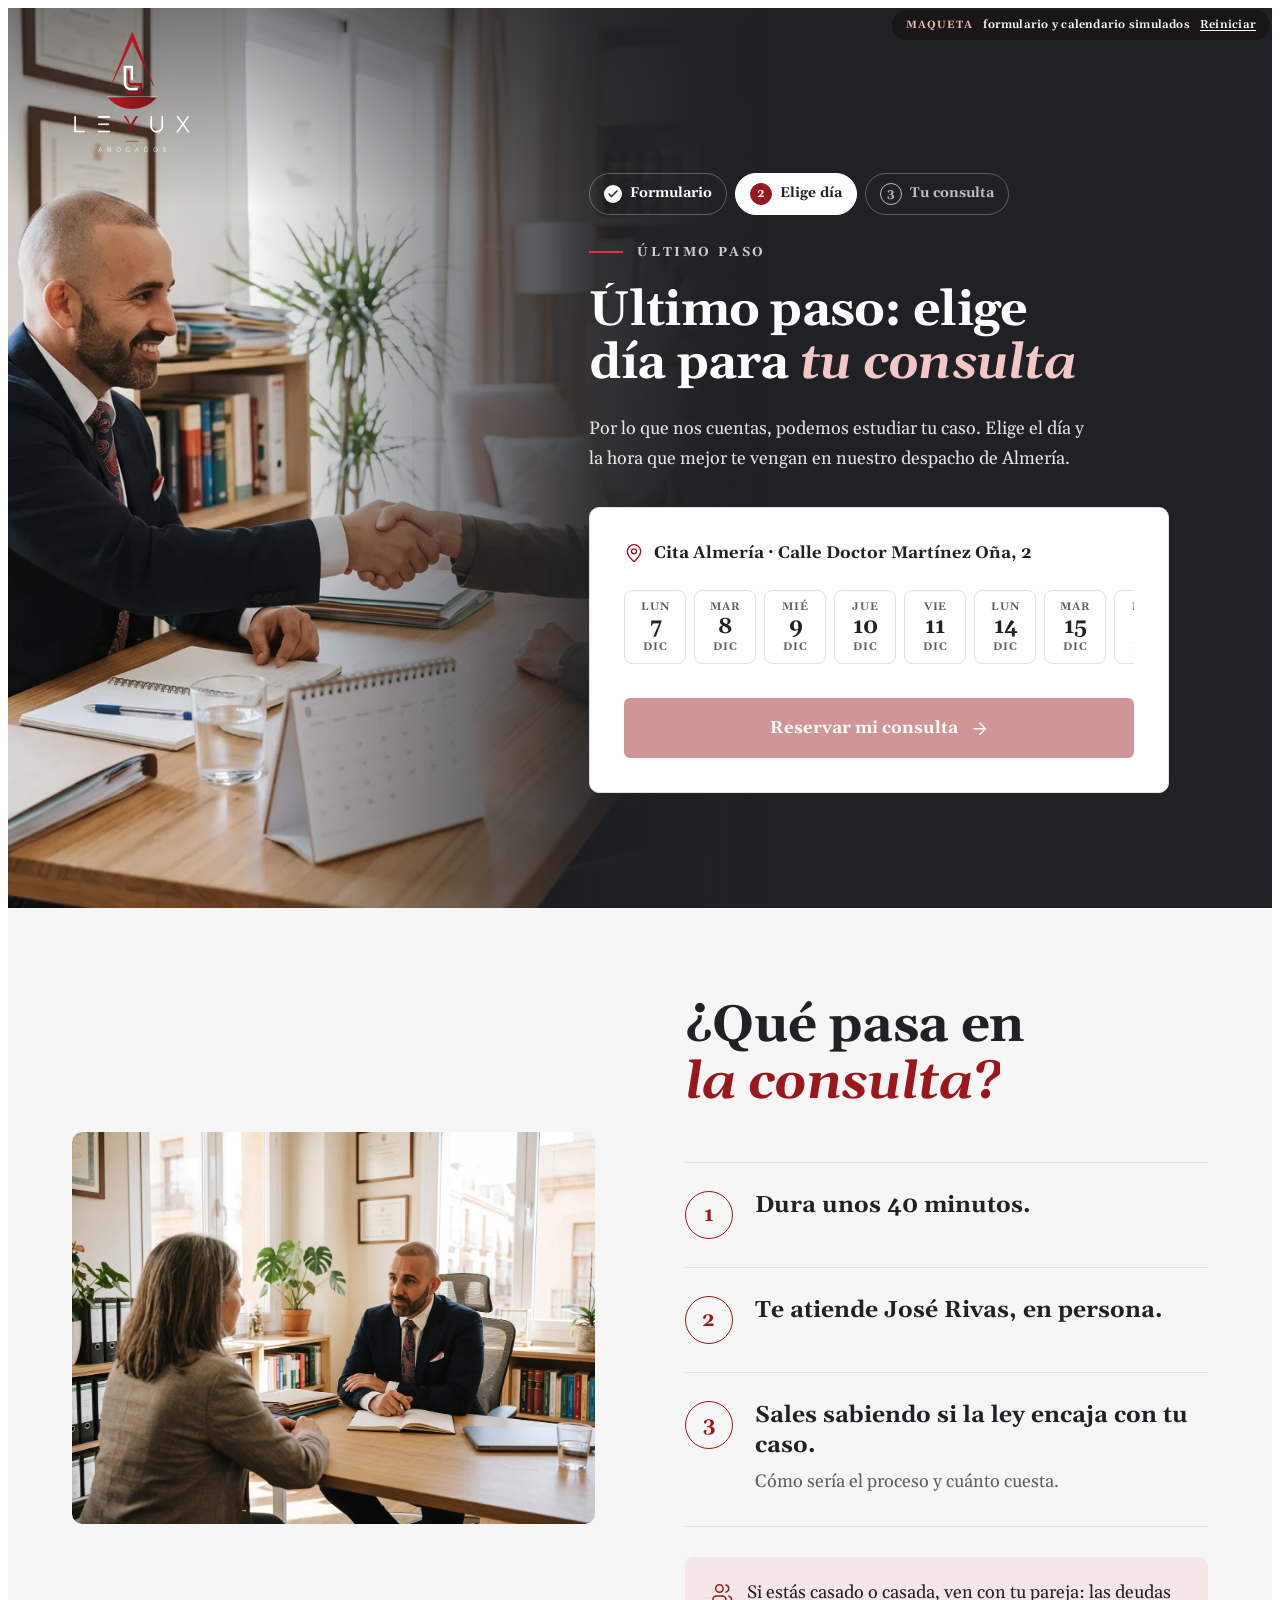
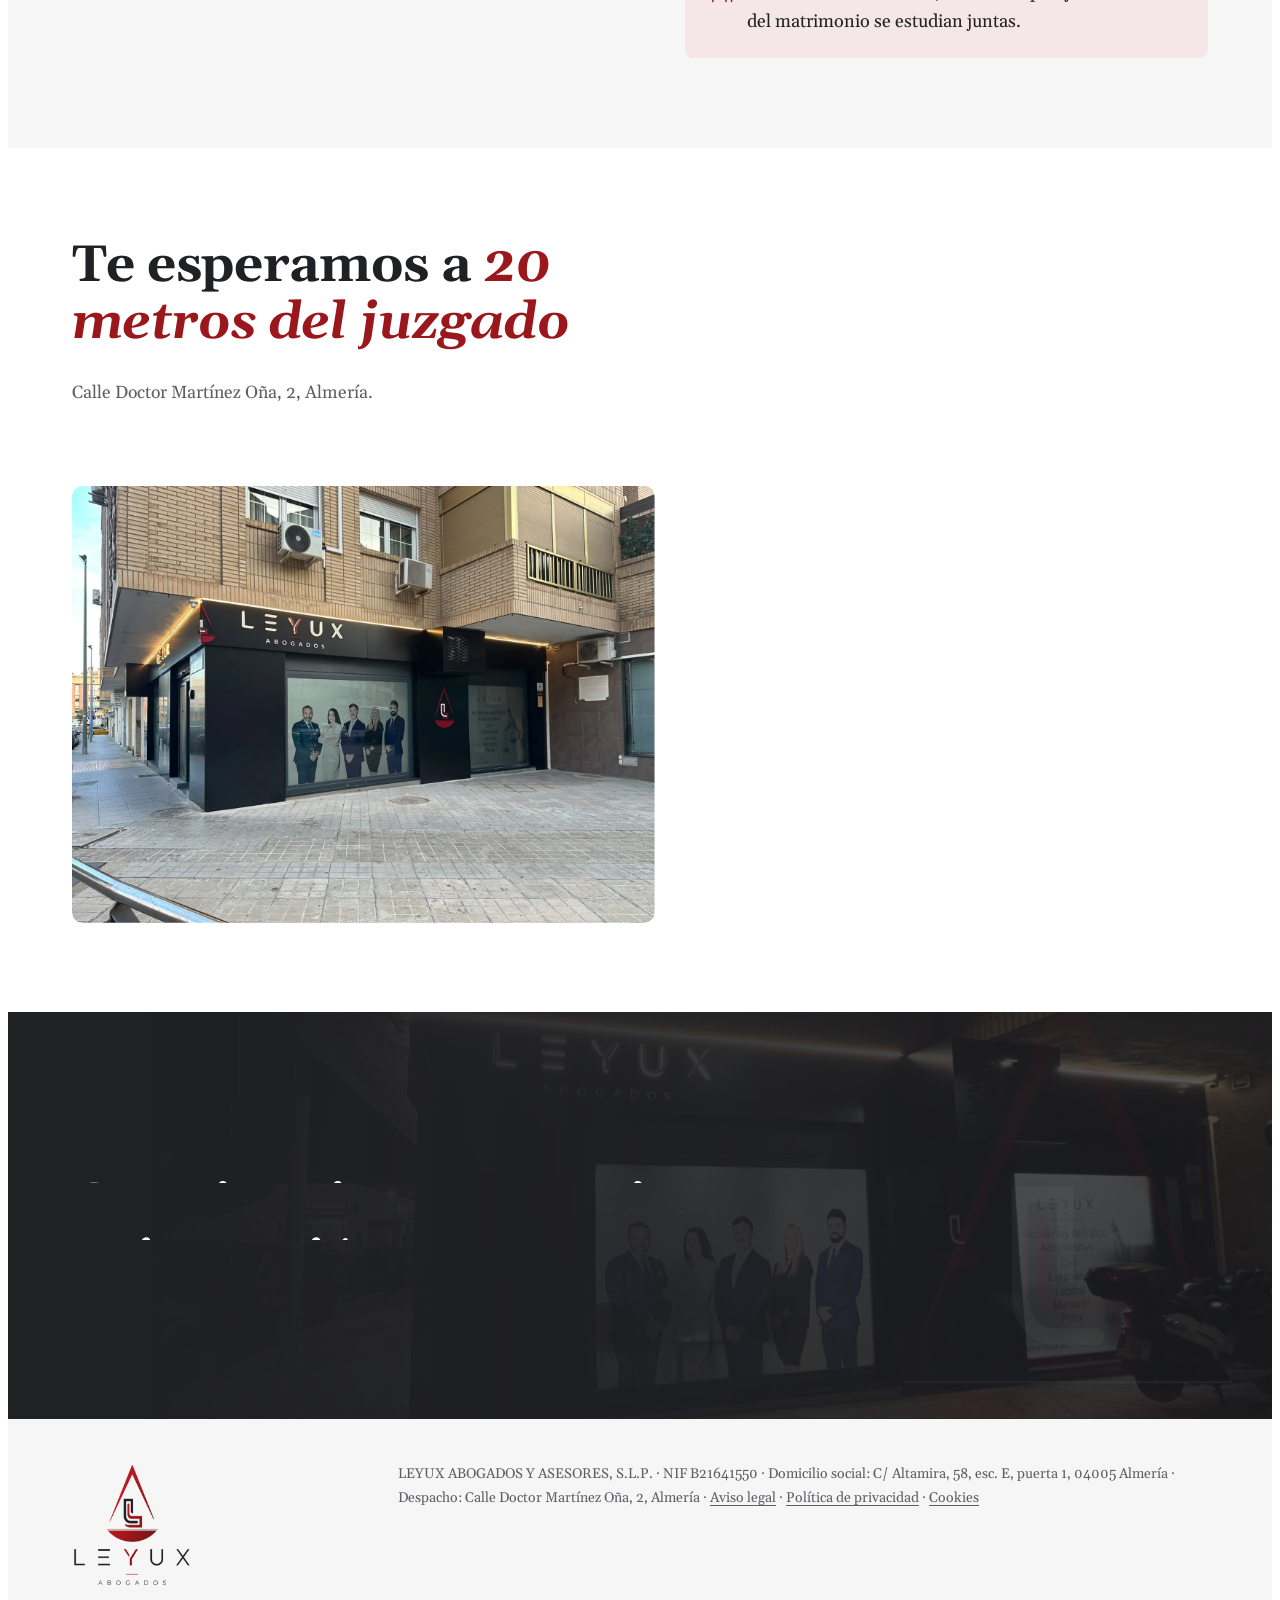
==== commit 43e18e9c: "Hero con fotos reales en movimiento, reseñas de Google, trazo rojo, hover en casos y menos espacio e" ====
--- a/cita.html
+++ b/cita.html
@@ -9,7 +9,7 @@
 <link rel="preconnect" href="https://fonts.googleapis.com">
 <link rel="preconnect" href="https://fonts.gstatic.com" crossorigin>
 <link href="https://fonts.googleapis.com/css2?family=Gelasio:ital,wght@0,400;0,700;1,400;1,700&display=swap" rel="stylesheet">
-<link rel="stylesheet" href="css/styles.css?v=1795628124">
+<link rel="stylesheet" href="css/styles.css?v=1795691384">
 </head>
 <body>
 <div class="lyx" id="lyx" data-sede="Almería">
@@ -90,7 +90,7 @@
 </footer>
 
 </div>
-<script src="js/main.js?v=1795628124" defer></script>
-<script src="js/demo.js?v=1795628124" defer></script>
+<script src="js/main.js?v=1795691384" defer></script>
+<script src="js/demo.js?v=1795691384" defer></script>
 </body>
 </html>
--- a/css/styles.css
+++ b/css/styles.css
@@ -78,7 +78,7 @@
 .lyx .chips svg { color: #F4C6C8; }
 
 /* Tarjeta de formulario (marcador de GHL) */
-.lyx .card { background: #fff; border: 1px solid var(--line); border-radius: 10px; padding: clamp(24px, 2.6vw, 34px); max-width: 520px; }
+.lyx .card { color: var(--ink); background: #fff; border: 1px solid var(--line); border-radius: 10px; padding: clamp(24px, 2.6vw, 34px); max-width: 520px; }
 .lyx .card__title { font-weight: 700; font-size: 1.2rem; line-height: 1.3; }
 .lyx .card__sub { font-size: .95rem; color: var(--muted); margin-top: 4px; }
 .lyx .card__q { font-size: 13px; font-weight: 700; letter-spacing: .08em; text-transform: uppercase; color: var(--red); margin: 18px 0 14px; }
@@ -493,6 +493,87 @@
   .lyx .hero__grid { margin-top: -90px; }
 }
 
+/* ═══════════════ v3 · feedback del cliente (26-11) ═══════════════ */
+
+/* Hero: fotos reales del despacho y luego el equipo, con movimiento y fundido */
+.lyx .hero__slides { position: absolute; inset: 0; overflow: hidden; }
+.lyx .hero__s { position: absolute; inset: 0; width: 100%; height: 100%; object-fit: cover; object-position: 50% 50%; opacity: 0; transform: scale(1.14); animation: lyxSlide 24s linear infinite; will-change: opacity, transform; }
+.lyx .hero__s:nth-child(1) { animation-delay: -1s; }
+.lyx .hero__s:nth-child(2) { animation-delay: 5s; }
+.lyx .hero__s:nth-child(3) { animation-delay: 11s; }
+.lyx .hero__s:nth-child(4) { animation-delay: 17s; }
+.lyx .hero__s--team { object-position: 100% 80%; }
+@keyframes lyxSlide {
+  0% { opacity: 0; transform: scale(1.14) translateX(1.5%); }
+  5% { opacity: 1; }
+  25% { opacity: 1; }
+  30% { opacity: 0; transform: scale(1.02) translateX(-1%); }
+  100% { opacity: 0; transform: scale(1.02) translateX(-1%); }
+}
+@media (prefers-reduced-motion: reduce) {
+  .lyx .hero__s { animation: none; transform: none; }
+  .lyx .hero__s--team { opacity: 1; }
+}
+.lyx .hero .hero__vid { display: none; }
+
+/* Trazo rojo bajo «Tener deudas» */
+.lyx .trazo { position: relative; display: inline-block; white-space: nowrap; }
+.lyx .trazo::after { content: ""; position: absolute; left: -2%; right: -2%; bottom: -.16em; height: .34em; z-index: -1;
+  background: url("data:image/svg+xml,%3Csvg xmlns='http://www.w3.org/2000/svg' viewBox='0 0 300 24' preserveAspectRatio='none'%3E%3Cpath d='M3 15 C 60 7, 120 6, 180 9 S 270 15, 297 8' fill='none' stroke='%23D9373D' stroke-width='7' stroke-linecap='round'/%3E%3Cpath d='M18 19 C 90 13, 170 12, 286 14' fill='none' stroke='%23D9373D' stroke-width='3' stroke-linecap='round' opacity='.7'/%3E%3C/svg%3E") no-repeat 0 0 / 100% 100%;
+  clip-path: inset(0 100% 0 0); transition: clip-path 1.1s .5s var(--ease); }
+.lyx .is-in .trazo::after, .lyx .is-split .trazo::after { clip-path: inset(0 0 0 0); }
+.lyx .bleed__in { position: relative; z-index: 1; isolation: isolate; }
+
+/* Casos reales: al pasar el cursor, color de la marca */
+.lyx .cases__grid > div { position: relative; transition: background-color .35s var(--ease), padding .35s var(--ease); }
+.lyx .cases__grid > div:hover { background: var(--red); }
+.lyx .cases__grid > div:hover .cases__t { color: #fff; }
+@media (hover: hover) and (min-width: 900px) {
+  .lyx .cases__grid > div { padding-inline: 20px; margin-inline: -20px; border-radius: 6px; }
+  .lyx .cases__grid > div:hover { padding-inline: 32px; }
+}
+
+/* Menos hueco entre secciones */
+.lyx .section { padding: clamp(56px, 7vw, 104px) 0; }
+.lyx .cases { padding: clamp(56px, 7vw, 96px) 0; }
+.lyx .final, .lyx .calm { padding: clamp(64px, 8vw, 110px) 0; }
+.lyx .bleed { padding: clamp(56px, 7vw, 96px) 0; min-height: min(72svh, 640px); }
+.lyx .change { padding: clamp(56px, 7vw, 96px) 0; }
+
+/* Título del hero: máximo dos líneas en escritorio */
+@media (min-width: 900px) {
+  .lyx .hero__media { width: 100%; -webkit-mask-image: none; mask-image: none; }
+  .lyx .hero__shade { background: linear-gradient(90deg, rgba(32,33,37,.92) 0%, rgba(32,33,37,.78) 30%, rgba(32,33,37,.35) 60%, rgba(32,33,37,.15) 100%), linear-gradient(0deg, rgba(32,33,37,.6) 0%, rgba(32,33,37,0) 35%), linear-gradient(180deg, rgba(32,33,37,.55) 0%, rgba(32,33,37,0) 25%); }
+  .lyx .hero__grid { grid-template-areas: "copy copy" "form seals"; }
+  .lyx .hero h1 { max-width: none; font-size: clamp(2.4rem, 3.7vw, 3.5rem); text-wrap: initial; }
+  .lyx .hero h1 em { display: block; }
+}
+
+/* Reseñas de Google */
+.lyx .rv { background: var(--surface, #F5F5F5); }
+.lyx .rv__head { display: flex; flex-wrap: wrap; align-items: flex-end; justify-content: space-between; gap: 24px; margin-bottom: clamp(28px, 4vw, 48px); }
+.lyx .rv__score { display: grid; grid-template-columns: auto auto; align-items: center; column-gap: 12px; padding: 16px 22px; background: #fff; border: 1px solid var(--line); border-radius: 10px; color: var(--ink); text-decoration: none; transition: border-color .3s, transform .3s; }
+.lyx .rv__score:hover { border-color: var(--red); transform: translateY(-2px); }
+.lyx .rv__num { grid-row: span 2; font-size: 2.6rem; font-weight: 700; line-height: 1; }
+.lyx .rv__count { font-size: .9rem; color: var(--muted, #5b5d63); }
+.lyx .rv__stars { display: inline-flex; gap: 2px; }
+.lyx .rv__stars svg { width: 18px; height: 18px; fill: #F5B301; }
+.lyx .rv__grid { display: grid; gap: 18px; }
+.lyx .rv__card { margin: 0; background: #fff; border: 1px solid var(--line); border-radius: 10px; padding: 24px; display: grid; gap: 14px; align-content: start; transition: border-color .3s, box-shadow .3s, transform .3s; }
+.lyx .rv__card:hover { border-color: var(--red); box-shadow: 0 14px 34px -18px rgba(154,23,28,.45); transform: translateY(-3px); }
+.lyx .rv__top { display: flex; align-items: center; gap: 12px; }
+.lyx .rv__top b { display: block; font-size: 1rem; }
+.lyx .rv__top small { color: var(--muted, #5b5d63); font-size: .85rem; }
+.lyx .rv__av { flex: none; display: grid; place-items: center; width: 42px; height: 42px; border-radius: 50%; background: var(--red-soft); color: var(--red); font-weight: 700; }
+.lyx .rv__g { margin-left: auto; font: 700 1.2rem/1 Arial, sans-serif; background: conic-gradient(#EA4335 0 25%, #FBBC05 0 50%, #34A853 0 75%, #4285F4 0); -webkit-background-clip: text; background-clip: text; color: transparent; }
+.lyx .rv__card blockquote { margin: 0; font-size: 1.02rem; line-height: 1.65; }
+.lyx .rv__more { margin-top: 28px; text-align: center; }
+@media (min-width: 700px) { .lyx .rv__grid { grid-template-columns: repeat(2, minmax(0, 1fr)); } }
+@media (min-width: 1000px) { .lyx .rv__grid { grid-template-columns: repeat(3, minmax(0, 1fr)); } }
+
+/* Confirmación: equipo real a la derecha */
+.lyx .ok__media img { object-position: 100% 80% !important; }
+
 
 /* ═══════════════ MODO MAQUETA ═══════════════
    Estos estilos solo existen en las páginas locales. NO van a GHL (allí van los iframes reales). */
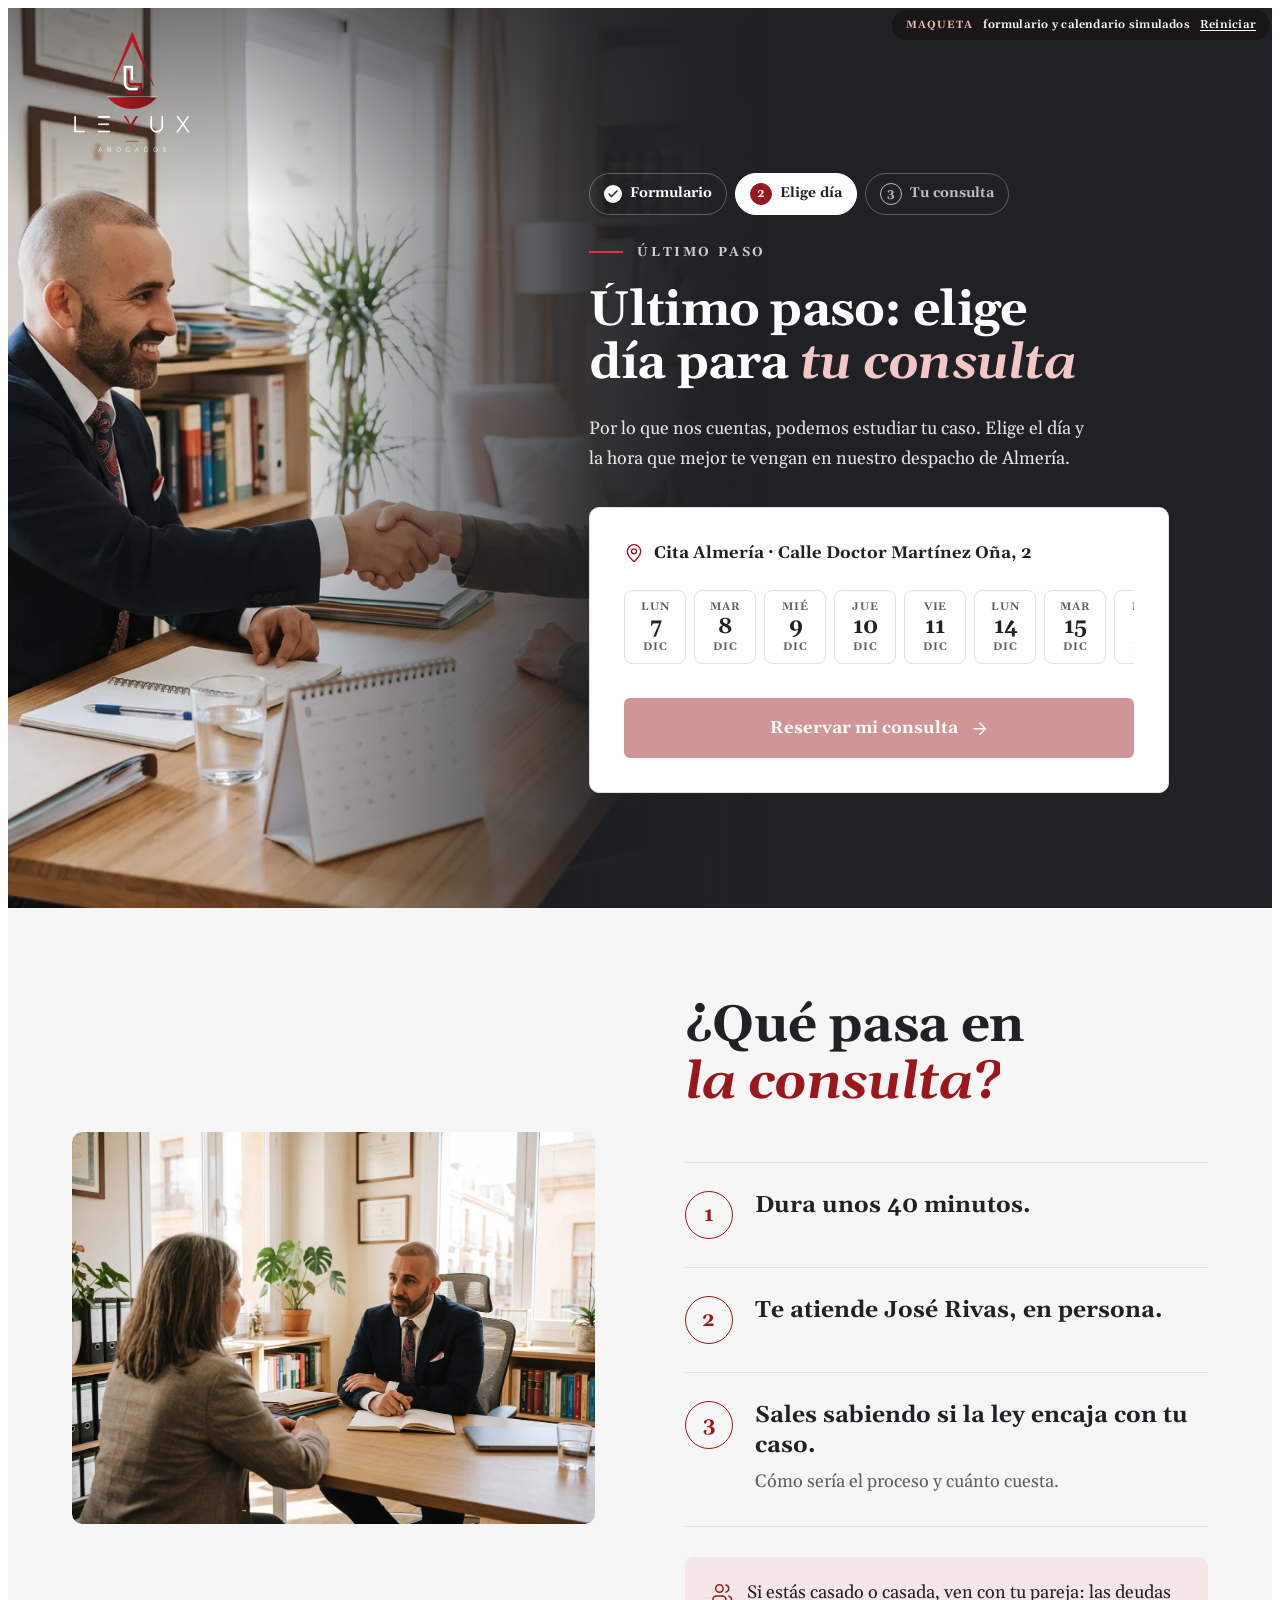
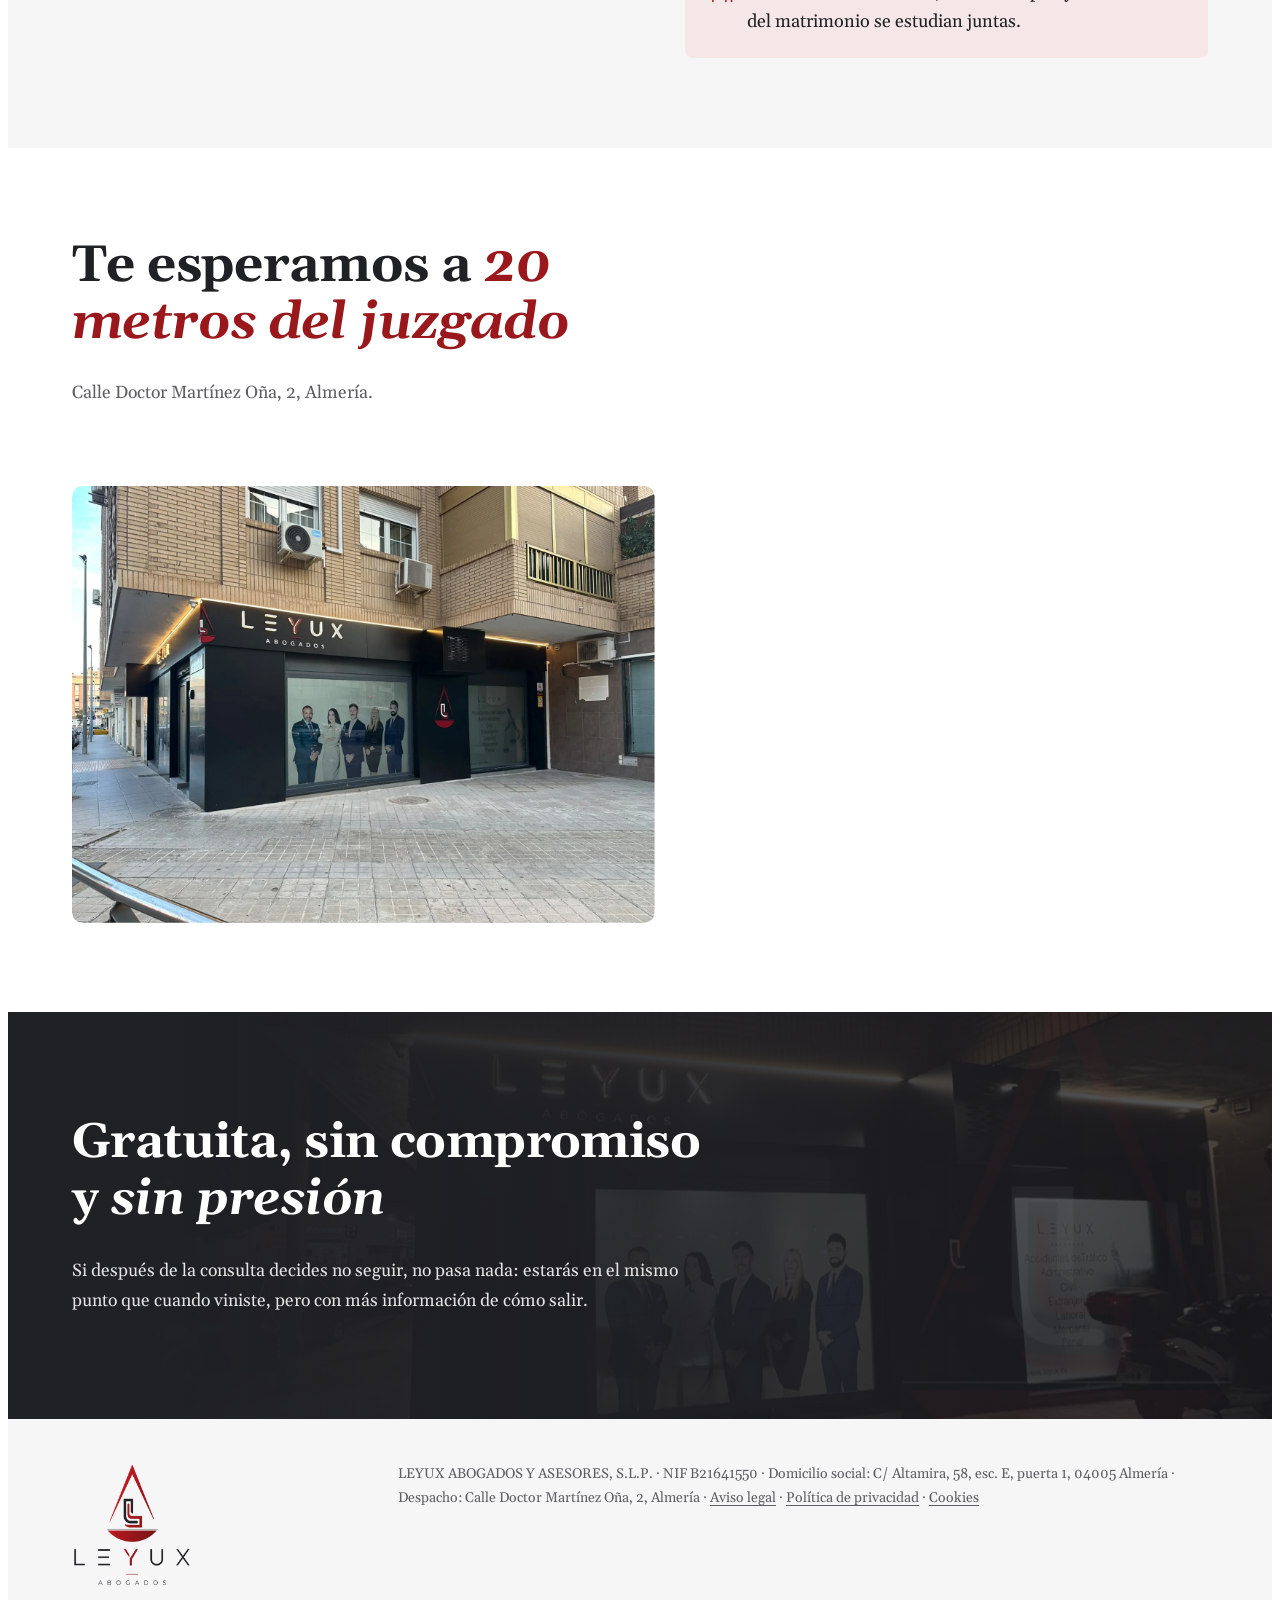
==== commit 0c7290f6: "Casos reales: en movil se iluminan al hacer scroll" ====
--- a/cita.html
+++ b/cita.html
@@ -9,7 +9,7 @@
 <link rel="preconnect" href="https://fonts.googleapis.com">
 <link rel="preconnect" href="https://fonts.gstatic.com" crossorigin>
 <link href="https://fonts.googleapis.com/css2?family=Gelasio:ital,wght@0,400;0,700;1,400;1,700&display=swap" rel="stylesheet">
-<link rel="stylesheet" href="css/styles.css?v=1795691384">
+<link rel="stylesheet" href="css/styles.css?v=1795691929">
 </head>
 <body>
 <div class="lyx" id="lyx" data-sede="Almería">
@@ -90,7 +90,7 @@
 </footer>
 
 </div>
-<script src="js/main.js?v=1795691384" defer></script>
-<script src="js/demo.js?v=1795691384" defer></script>
+<script src="js/main.js?v=1795691929" defer></script>
+<script src="js/demo.js?v=1795691929" defer></script>
 </body>
 </html>
--- a/css/styles.css
+++ b/css/styles.css
@@ -574,6 +574,13 @@
 /* Confirmación: equipo real a la derecha */
 .lyx .ok__media img { object-position: 100% 80% !important; }
 
+/* Casos reales: en móvil se ilumina la fila que pasa por el centro de la pantalla */
+.lyx .cases__grid > div.is-active { background: var(--red); }
+.lyx .cases__grid > div.is-active .cases__t { color: #fff; }
+@media (max-width: 899px) {
+  .lyx .cases__grid > div { padding-inline: 18px; margin-inline: -18px; border-radius: 6px; transition: background-color .45s var(--ease); }
+}
+
 
 /* ═══════════════ MODO MAQUETA ═══════════════
    Estos estilos solo existen en las páginas locales. NO van a GHL (allí van los iframes reales). */
